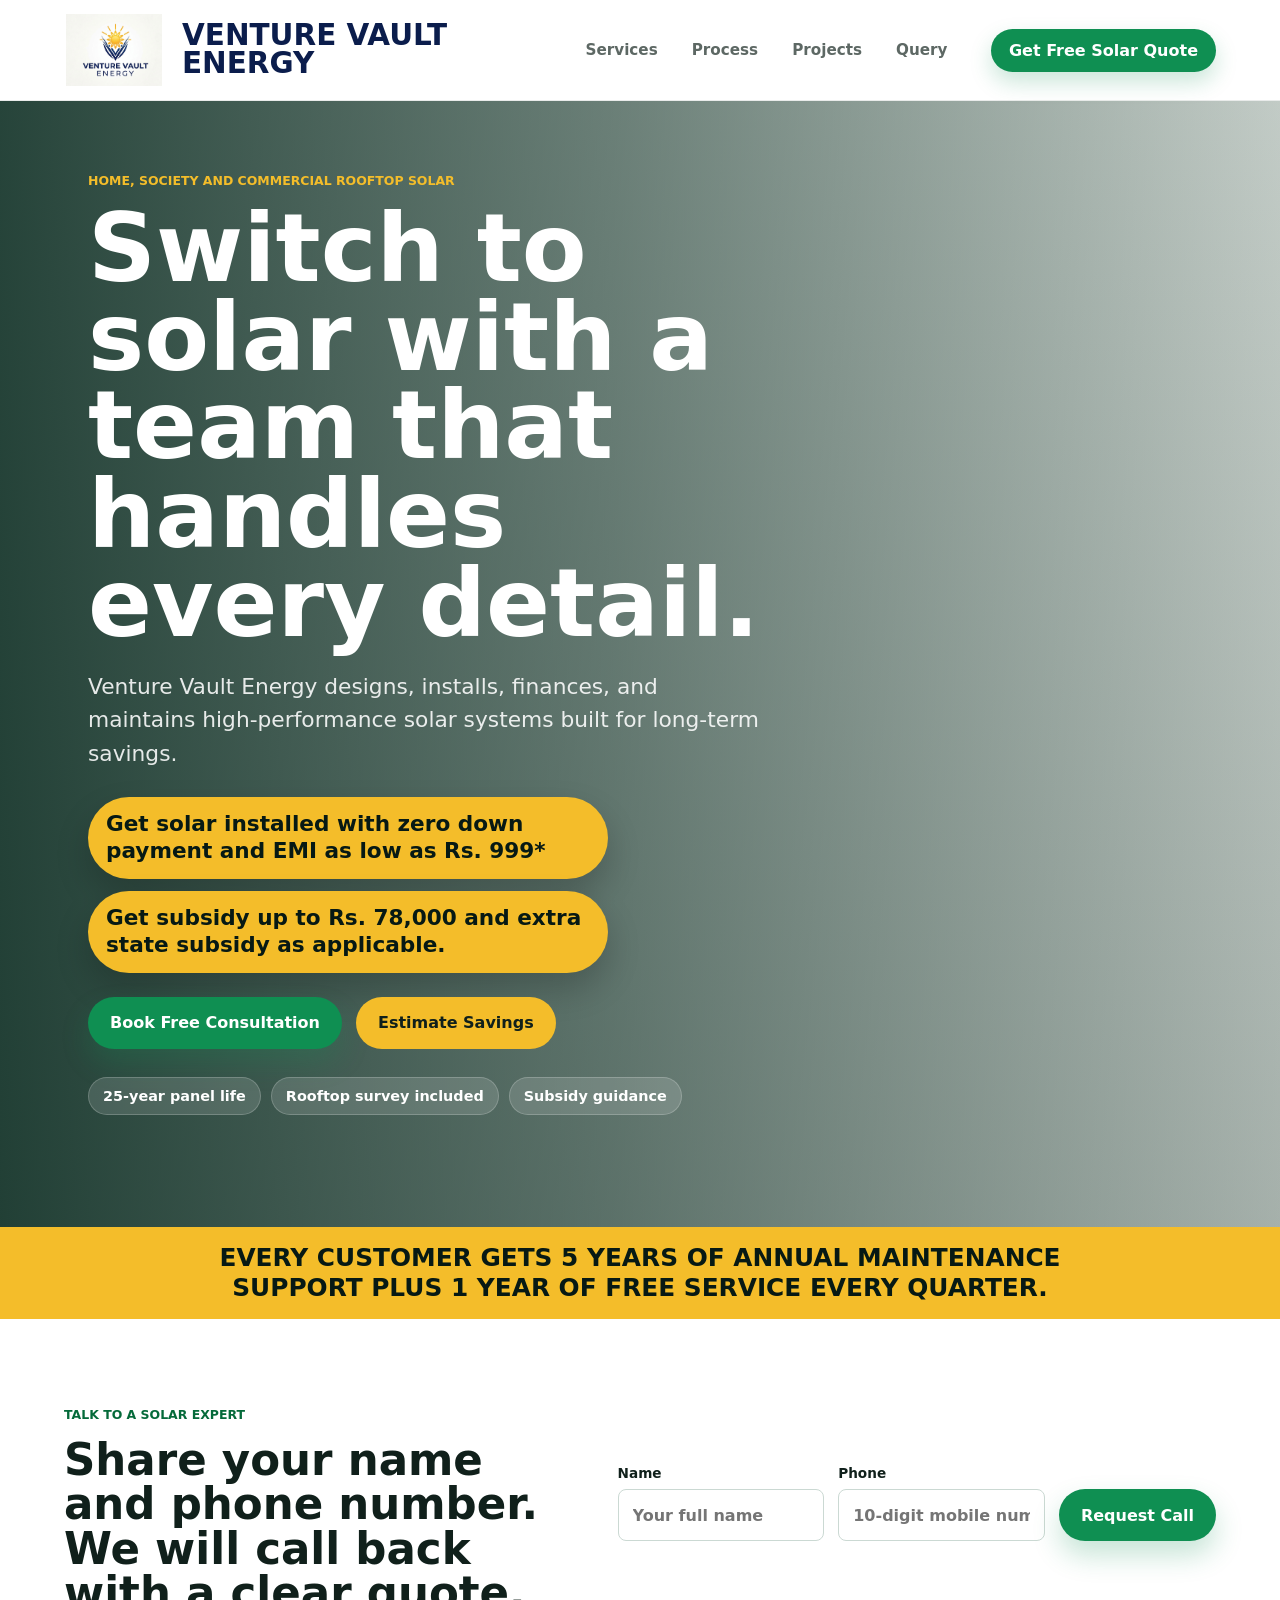
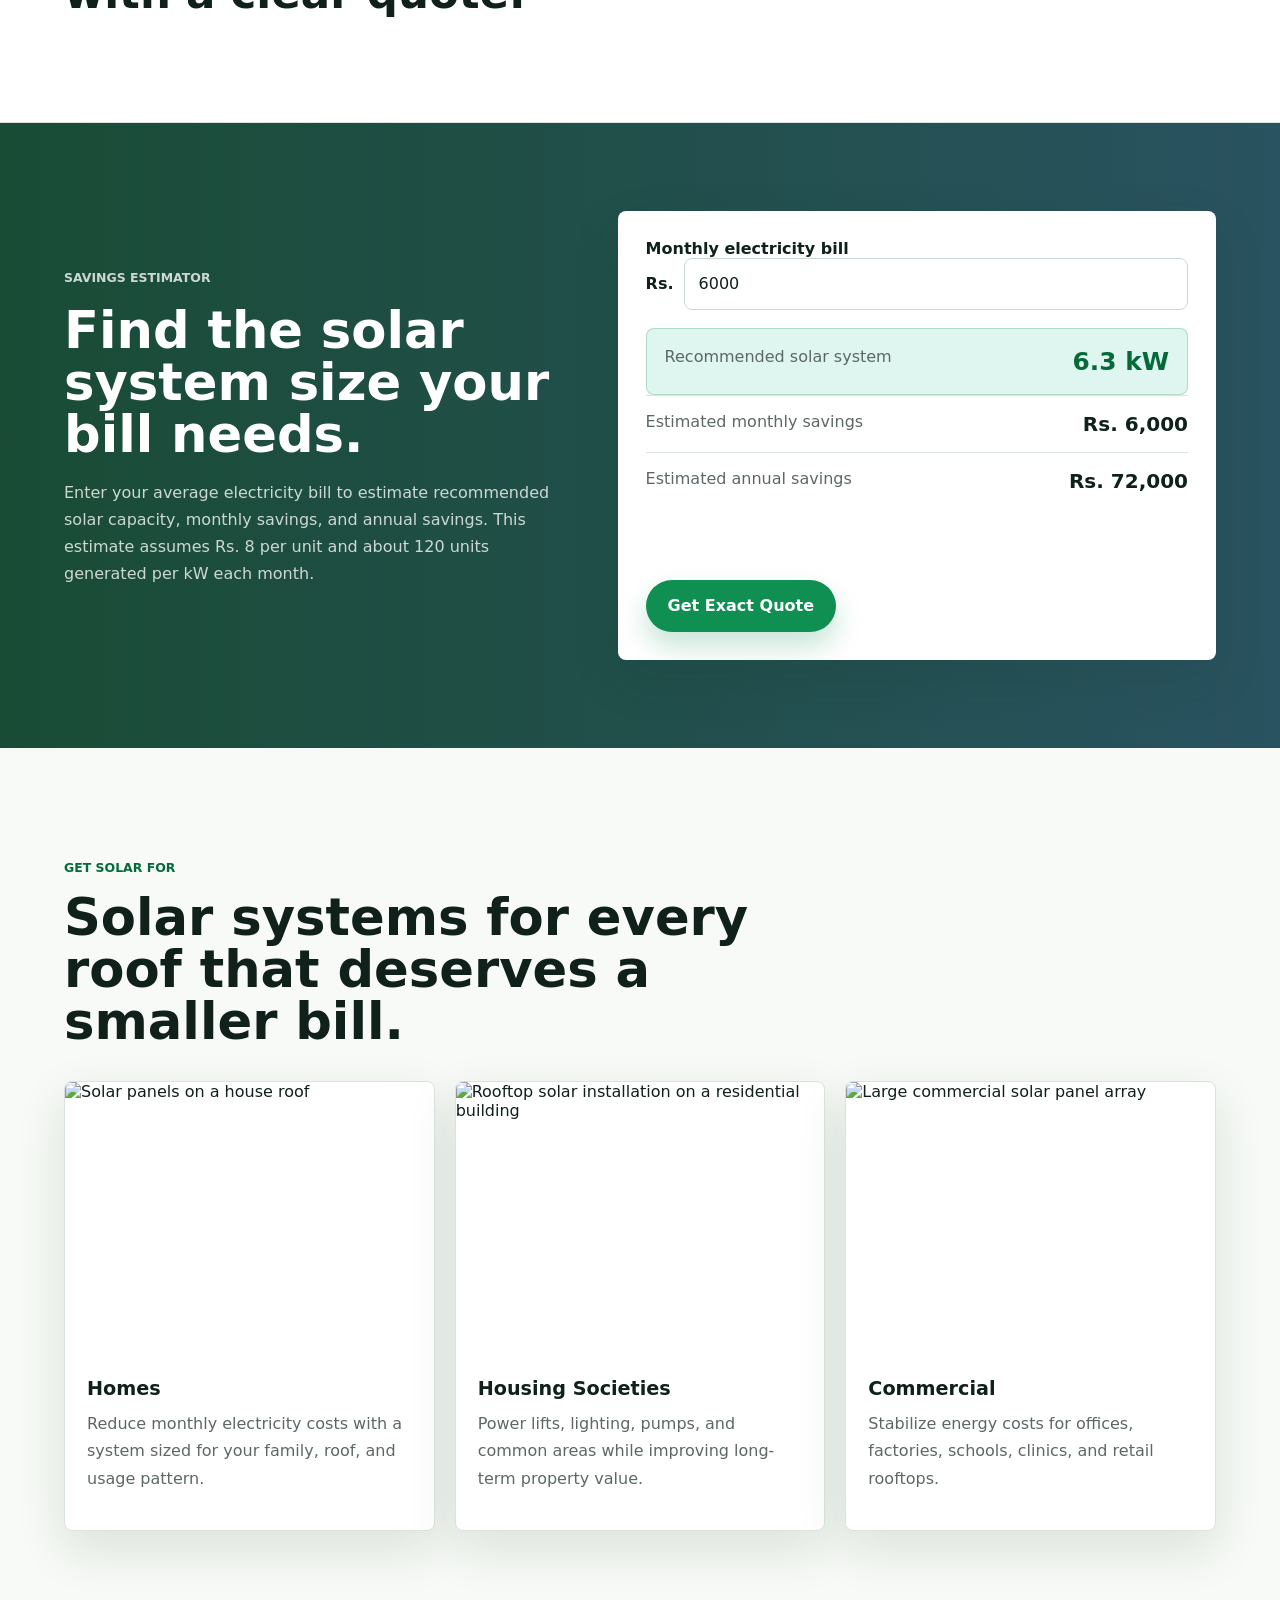
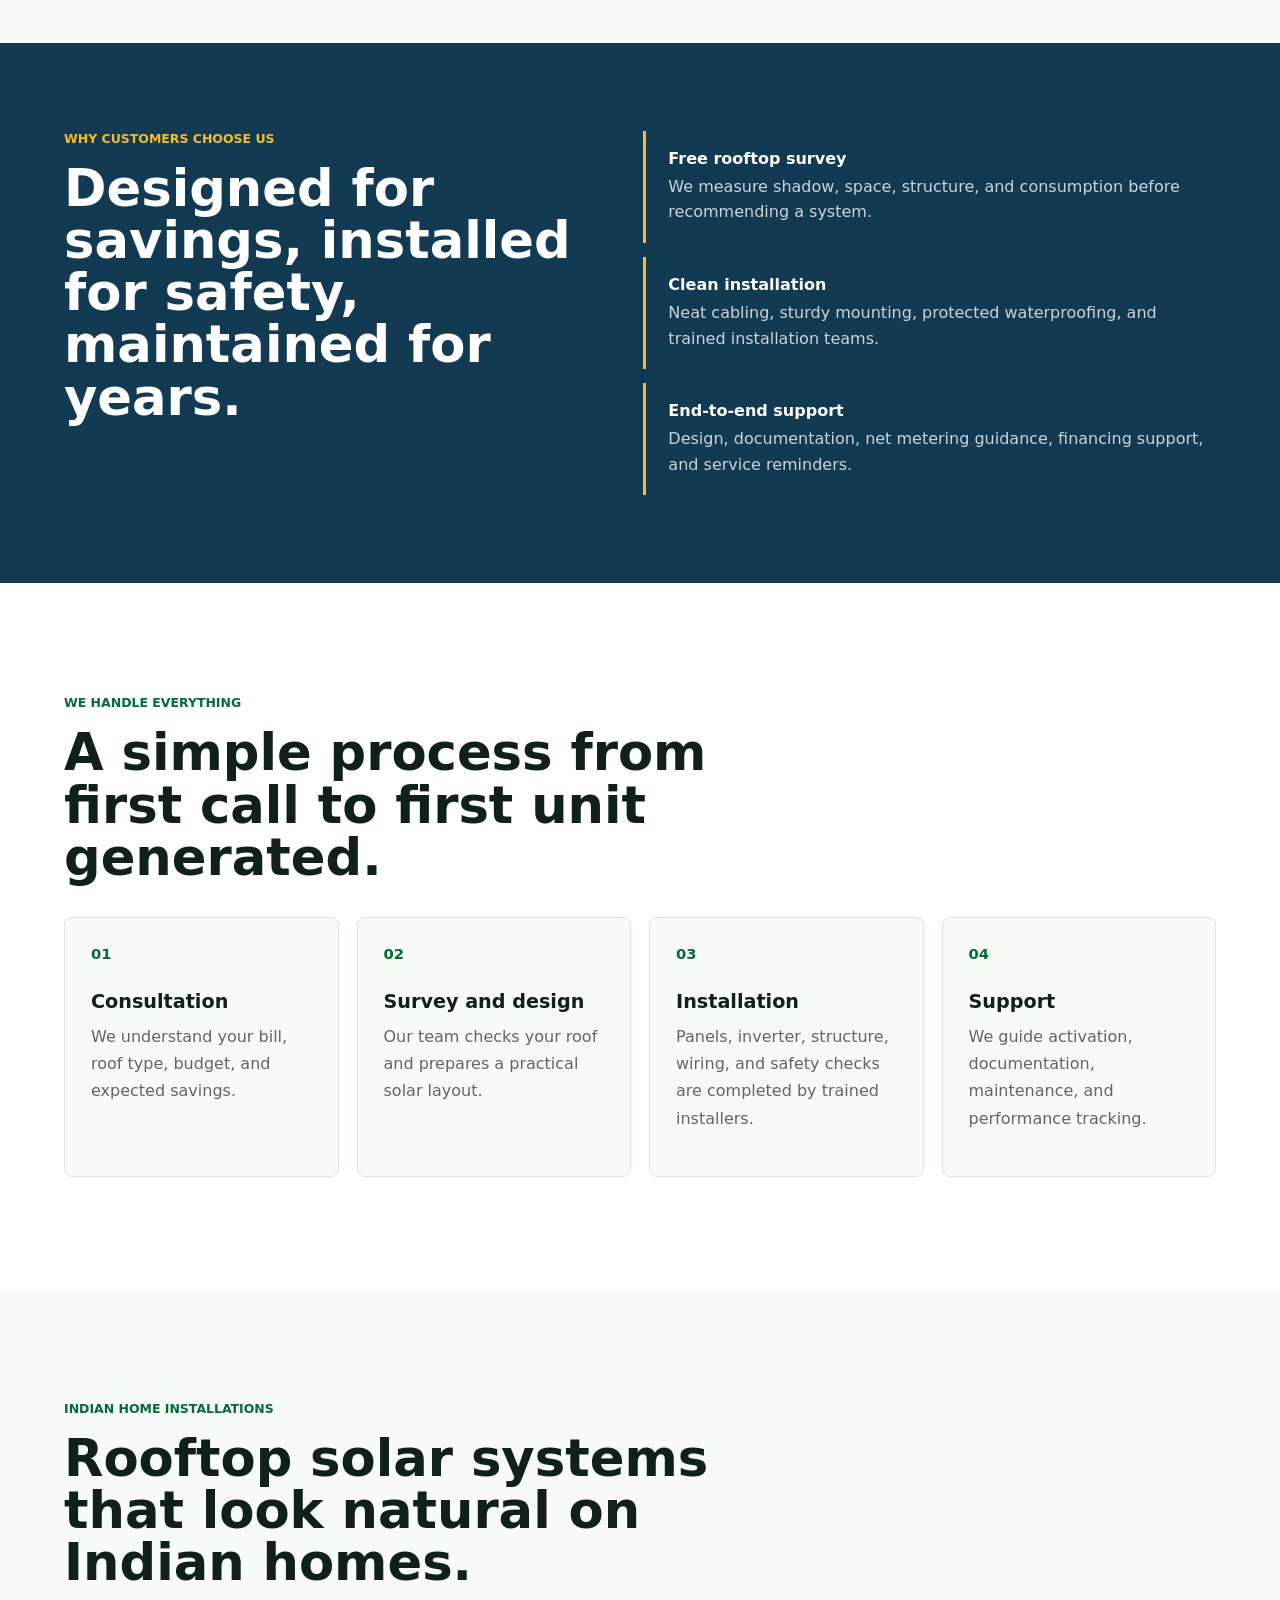
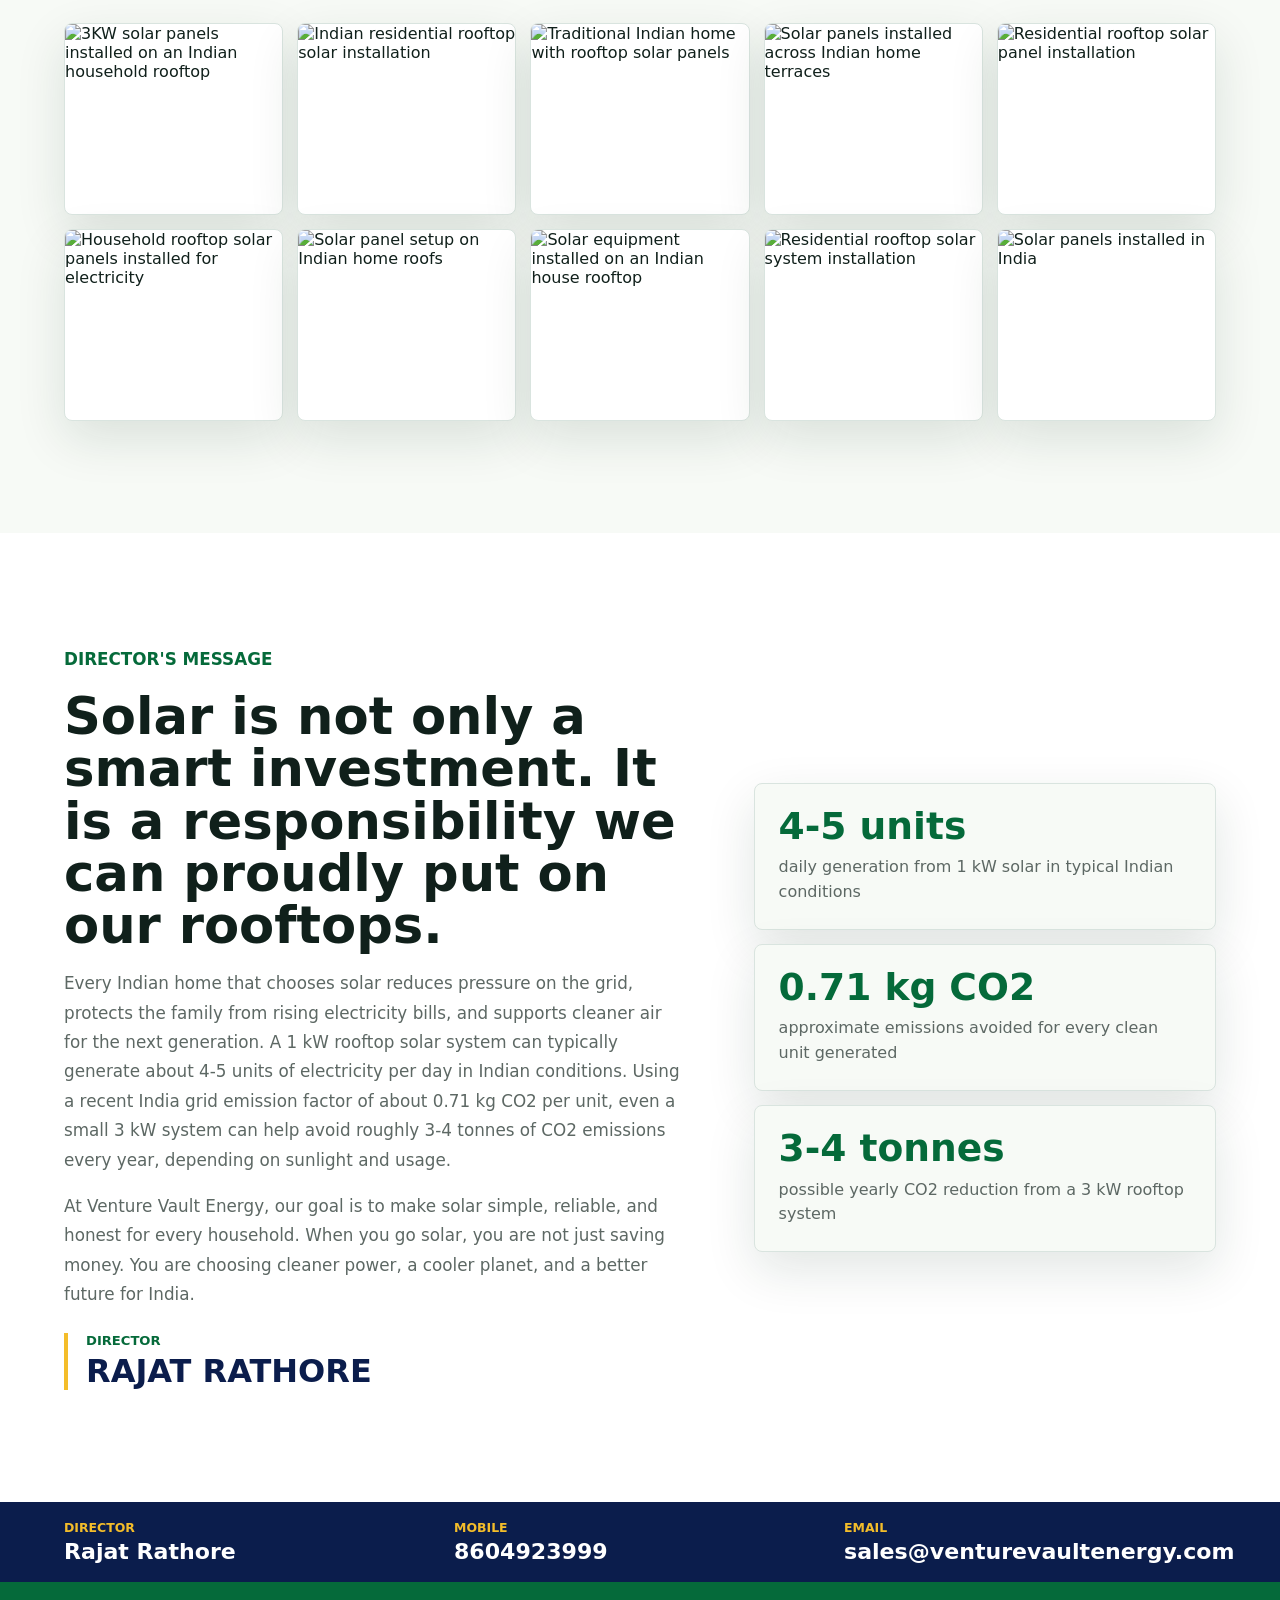
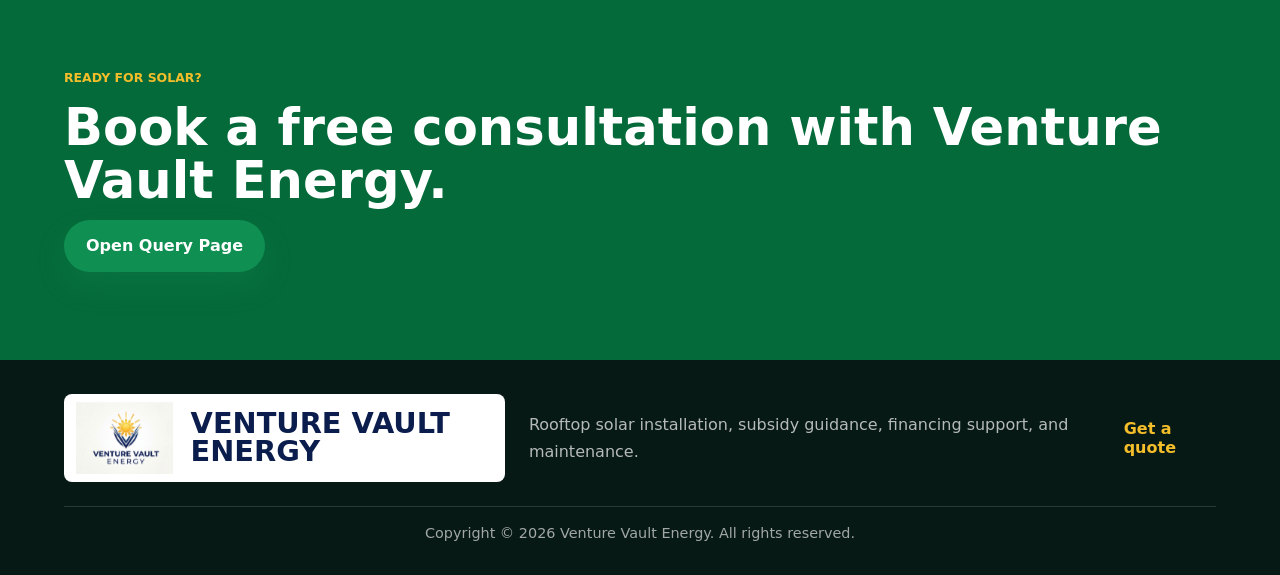
==== index.html @ 75ace48b "Add files via upload" ====
<!doctype html>
<html lang="en">
  <head>
    <meta charset="utf-8">
    <meta name="viewport" content="width=device-width, initial-scale=1">
    <title>Venture Vault Energy | Rooftop Solar Installation</title>
    <meta name="description" content="Venture Vault Energy designs, installs, and maintains reliable rooftop solar systems for homes, societies, and businesses.">
    <link rel="stylesheet" href="styles.css">
  </head>
  <body>
    <header class="site-header">
      <a class="brand" href="index.html" aria-label="Venture Vault Energy home">
        <img class="brand-logo" src="logo.jpg" alt="Venture Vault Energy logo" onerror="this.classList.add('is-hidden')">
        <span class="brand-fallback">Venture Vault Energy</span>
      </a>
      <nav class="nav-links" aria-label="Primary navigation">
        <a href="#services">Services</a>
        <a href="#process">Process</a>
        <a href="#projects">Projects</a>
        <a href="query.html">Query</a>
      </nav>
      <a class="header-cta" href="query.html">Get Free Solar Quote</a>
    </header>

    <main>
      <section class="hero">
        <div class="hero-bg" role="img" aria-label="Solar panels installed on a modern rooftop"></div>
        <div class="hero-overlay"></div>
        <div class="hero-content">
          <p class="eyebrow">Home, society and commercial rooftop solar</p>
          <h1>Switch to solar with a team that handles every detail.</h1>
          <p class="hero-copy">Venture Vault Energy designs, installs, finances, and maintains high-performance solar systems built for long-term savings.</p>
          <div class="hero-offers" aria-label="Solar finance and subsidy offers">
            <p class="finance-offer">Get solar installed with zero down payment and EMI as low as Rs. 999*</p>
            <p class="finance-offer">Get subsidy up to Rs. 78,000 and extra state subsidy as applicable.</p>
          </div>
          <div class="hero-actions">
            <a class="button primary" href="query.html">Book Free Consultation</a>
            <a class="button secondary" href="#calculator">Estimate Savings</a>
          </div>
          <div class="hero-proof" aria-label="Company highlights">
            <span>25-year panel life</span>
            <span>Rooftop survey included</span>
            <span>Subsidy guidance</span>
          </div>
        </div>
      </section>

      <section class="support-highlight" aria-label="Maintenance and service support">
        <div class="section-inner support-highlight-inner">
          <strong>Every customer gets 5 years of Annual Maintenance support plus 1 year of free service every quarter.</strong>
        </div>
      </section>

      <section class="quick-form-band" aria-label="Quick enquiry form">
        <div class="section-inner quick-form-grid">
          <div>
            <p class="eyebrow dark">Talk to a solar expert</p>
            <h2>Share your name and phone number. We will call back with a clear quote.</h2>
          </div>
          <form class="mini-lead-form" data-lead-form>
            <label>
              <span>Name</span>
              <input name="name" autocomplete="name" placeholder="Your full name" required>
            </label>
            <label>
              <span>Phone</span>
              <input name="phone" autocomplete="tel" inputmode="tel" placeholder="10-digit mobile number" required>
            </label>
            <button class="button primary" type="submit">Request Call</button>
            <p class="form-status" data-form-status role="status" aria-live="polite"></p>
          </form>
        </div>
      </section>

      <section id="calculator" class="savings-band">
        <div class="section-inner savings-grid">
          <div>
            <p class="eyebrow">Savings estimator</p>
            <h2>Find the solar system size your bill needs.</h2>
            <p>Enter your average electricity bill to estimate recommended solar capacity, monthly savings, and annual savings. This estimate assumes Rs. 8 per unit and about 120 units generated per kW each month.</p>
          </div>
          <div class="estimator">
            <label for="bill">Monthly electricity bill</label>
            <div class="input-row">
              <span>Rs.</span>
              <input id="bill" type="number" min="1000" step="500" value="6000" data-bill-input>
            </div>
            <div class="estimate-output highlight-output">
              <span>Recommended solar system</span>
              <strong data-system-size>6.3 kW</strong>
            </div>
            <div class="estimate-output">
              <span>Estimated monthly savings</span>
              <strong data-monthly-savings>Rs. 6,000</strong>
            </div>
            <div class="estimate-output">
              <span>Estimated annual savings</span>
              <strong data-yearly-savings>Rs. 72,000</strong>
            </div>
            <p class="calculator-note">Actual savings depend on roof area, shadow, sanctioned load, tariff, net metering, and local subsidy rules.</p>
            <a class="button primary" href="query.html">Get Exact Quote</a>
          </div>
        </div>
      </section>

      <section id="services" class="section">
        <div class="section-inner">
          <div class="section-heading">
            <p class="eyebrow dark">Get solar for</p>
            <h2>Solar systems for every roof that deserves a smaller bill.</h2>
          </div>
          <div class="service-grid">
            <article class="service-card">
              <img src="https://images.unsplash.com/photo-1509391366360-2e959784a276?auto=format&fit=crop&w=900&q=80" alt="Solar panels on a house roof">
              <div>
                <h3>Homes</h3>
                <p>Reduce monthly electricity costs with a system sized for your family, roof, and usage pattern.</p>
              </div>
            </article>
            <article class="service-card">
              <img src="https://images.unsplash.com/photo-1497440001374-f26997328c1b?auto=format&fit=crop&w=900&q=80" alt="Rooftop solar installation on a residential building">
              <div>
                <h3>Housing Societies</h3>
                <p>Power lifts, lighting, pumps, and common areas while improving long-term property value.</p>
              </div>
            </article>
            <article class="service-card">
              <img src="https://images.unsplash.com/photo-1497435334941-8c899ee9e8e9?auto=format&fit=crop&w=900&q=80" alt="Large commercial solar panel array">
              <div>
                <h3>Commercial</h3>
                <p>Stabilize energy costs for offices, factories, schools, clinics, and retail rooftops.</p>
              </div>
            </article>
          </div>
        </div>
      </section>

      <section class="trust-band">
        <div class="section-inner trust-layout">
          <div>
            <p class="eyebrow">Why customers choose us</p>
            <h2>Designed for savings, installed for safety, maintained for years.</h2>
          </div>
          <div class="trust-points">
            <div>
              <strong>Free rooftop survey</strong>
              <span>We measure shadow, space, structure, and consumption before recommending a system.</span>
            </div>
            <div>
              <strong>Clean installation</strong>
              <span>Neat cabling, sturdy mounting, protected waterproofing, and trained installation teams.</span>
            </div>
            <div>
              <strong>End-to-end support</strong>
              <span>Design, documentation, net metering guidance, financing support, and service reminders.</span>
            </div>
          </div>
        </div>
      </section>

      <section id="process" class="section process-section">
        <div class="section-inner">
          <div class="section-heading">
            <p class="eyebrow dark">We handle everything</p>
            <h2>A simple process from first call to first unit generated.</h2>
          </div>
          <div class="process-grid">
            <article>
              <span>01</span>
              <h3>Consultation</h3>
              <p>We understand your bill, roof type, budget, and expected savings.</p>
            </article>
            <article>
              <span>02</span>
              <h3>Survey and design</h3>
              <p>Our team checks your roof and prepares a practical solar layout.</p>
            </article>
            <article>
              <span>03</span>
              <h3>Installation</h3>
              <p>Panels, inverter, structure, wiring, and safety checks are completed by trained installers.</p>
            </article>
            <article>
              <span>04</span>
              <h3>Support</h3>
              <p>We guide activation, documentation, maintenance, and performance tracking.</p>
            </article>
          </div>
        </div>
      </section>

      <section id="projects" class="section gallery-section">
        <div class="section-inner">
          <div class="section-heading">
            <p class="eyebrow dark">Indian home installations</p>
            <h2>Rooftop solar systems that look natural on Indian homes.</h2>
          </div>
          <div class="gallery-grid">
            <figure class="project-card">
              <img class="crop-left" src="https://commons.wikimedia.org/wiki/Special:Redirect/file/Rooftop_Solar_Panels_3KW.jpg?width=700" alt="3KW solar panels installed on an Indian household rooftop">
            </figure>
            <figure class="project-card">
              <img class="crop-center" src="https://commons.wikimedia.org/wiki/Special:Redirect/file/Rooftop_Solar_panels_on_homes_in_Mehsana,_Gujarat,_India_%2830891%29.jpg?width=700" alt="Indian residential rooftop solar installation">
            </figure>
            <figure class="project-card">
              <img class="crop-right" src="https://commons.wikimedia.org/wiki/Special:Redirect/file/Traditional_House_Solar_Zamtang_Zanskar_Jun24_A7CR_01119.jpg?width=700" alt="Traditional Indian home with rooftop solar panels">
            </figure>
            <figure class="project-card">
              <img class="crop-top" src="https://commons.wikimedia.org/wiki/Special:Redirect/file/Rooftop_Solar_panels_on_homes_in_Mehsana,_Gujarat,_India.jpg?width=700" alt="Solar panels installed across Indian home terraces">
            </figure>
            <figure class="project-card">
              <img class="crop-bottom" src="https://commons.wikimedia.org/wiki/Special:Redirect/file/Rooftop_solar.jpg?width=700" alt="Residential rooftop solar panel installation">
            </figure>
            <figure class="project-card">
              <img class="crop-right" src="https://commons.wikimedia.org/wiki/Special:Redirect/file/Rooftop-solar-Polaron-solar.jpg?width=700" alt="Household rooftop solar panels installed for electricity">
            </figure>
            <figure class="project-card">
              <img class="crop-left" src="https://commons.wikimedia.org/wiki/Special:Redirect/file/Rooftop_Solar_panels_on_homes_in_Mehsana,_Gujarat,_India_%2869514%29.jpg?width=700" alt="Solar panel setup on Indian home roofs">
            </figure>
            <figure class="project-card">
              <img class="crop-center" src="https://commons.wikimedia.org/wiki/Special:Redirect/file/Solar_water_heater_installed_on_rooftop.jpg?width=700" alt="Solar equipment installed on an Indian house rooftop">
            </figure>
            <figure class="project-card">
              <img class="crop-top" src="https://commons.wikimedia.org/wiki/Special:Redirect/file/Residential_Rooftop_Solar_System_%2832925635533%29.png?width=700" alt="Residential rooftop solar system installation">
            </figure>
            <figure class="project-card">
              <img class="crop-bottom" src="https://commons.wikimedia.org/wiki/Special:Redirect/file/Solar_panels_in_India.jpg?width=700" alt="Solar panels installed in India">
            </figure>
          </div>
        </div>
      </section>

      <section class="director-message" aria-label="Director message">
        <div class="section-inner director-message-inner">
          <div class="director-message-copy">
            <p class="eyebrow dark">Director's message</p>
            <h2>Solar is not only a smart investment. It is a responsibility we can proudly put on our rooftops.</h2>
            <p>Every Indian home that chooses solar reduces pressure on the grid, protects the family from rising electricity bills, and supports cleaner air for the next generation. A 1 kW rooftop solar system can typically generate about 4-5 units of electricity per day in Indian conditions. Using a recent India grid emission factor of about 0.71 kg CO2 per unit, even a small 3 kW system can help avoid roughly 3-4 tonnes of CO2 emissions every year, depending on sunlight and usage.</p>
            <p>At Venture Vault Energy, our goal is to make solar simple, reliable, and honest for every household. When you go solar, you are not just saving money. You are choosing cleaner power, a cooler planet, and a better future for India.</p>
            <div class="director-signature">
              <span>Director</span>
              <strong>Rajat Rathore</strong>
            </div>
          </div>
          <div class="director-stats" aria-label="Solar impact data">
            <div>
              <strong>4-5 units</strong>
              <span>daily generation from 1 kW solar in typical Indian conditions</span>
            </div>
            <div>
              <strong>0.71 kg CO2</strong>
              <span>approximate emissions avoided for every clean unit generated</span>
            </div>
            <div>
              <strong>3-4 tonnes</strong>
              <span>possible yearly CO2 reduction from a 3 kW rooftop system</span>
            </div>
          </div>
        </div>
      </section>

      <section class="contact-strip" aria-label="Venture Vault Energy contact details">
        <div class="section-inner contact-strip-inner">
          <div>
            <span>Director</span>
            <strong>Rajat Rathore</strong>
          </div>
          <div>
            <span>Mobile</span>
            <a href="tel:+918604923999">8604923999</a>
          </div>
          <div>
            <span>Email</span>
            <a href="mailto:sales@venturevaultenergy.com">sales@venturevaultenergy.com</a>
          </div>
        </div>
      </section>

      <section class="final-cta">
        <div class="section-inner final-cta-inner">
          <div>
            <p class="eyebrow">Ready for solar?</p>
            <h2>Book a free consultation with Venture Vault Energy.</h2>
          </div>
          <a class="button primary" href="query.html">Open Query Page</a>
        </div>
      </section>
    </main>

    <footer class="site-footer">
      <div class="footer-inner">
        <a class="brand footer-brand" href="index.html">
          <img class="brand-logo" src="logo.jpg" alt="Venture Vault Energy logo" onerror="this.classList.add('is-hidden')">
          <span class="brand-fallback">Venture Vault Energy</span>
        </a>
        <p>Rooftop solar installation, subsidy guidance, financing support, and maintenance.</p>
        <a href="query.html">Get a quote</a>
      </div>
      <div class="footer-legal">
        <p>Copyright © 2026 Venture Vault Energy. All rights reserved.</p>
      </div>
    </footer>

    <script src="script.js"></script>
  </body>
</html>
---- styles.css ----
:root {
  --ink: #10201b;
  --muted: #5d6864;
  --line: #d9e4df;
  --paper: #f7faf6;
  --white: #ffffff;
  --green: #0f8f52;
  --green-dark: #056a3a;
  --sun: #f4bd2a;
  --aqua: #dff5ef;
  --blue: #123a52;
  --shadow: 0 18px 50px rgba(13, 50, 37, 0.12);
  --radius: 8px;
}

* {
  box-sizing: border-box;
}

html {
  scroll-behavior: smooth;
}

body {
  margin: 0;
  color: var(--ink);
  background: var(--paper);
  font-family: Inter, ui-sans-serif, system-ui, -apple-system, BlinkMacSystemFont, "Segoe UI", sans-serif;
  overflow-x: hidden;
}

img {
  display: block;
  max-width: 100%;
}

a {
  color: inherit;
  text-decoration: none;
}

.site-header {
  position: sticky;
  top: 0;
  z-index: 20;
  display: flex;
  align-items: center;
  gap: 24px;
  min-height: 78px;
  padding: 14px clamp(18px, 5vw, 64px);
  background: rgba(255, 255, 255, 0.92);
  border-bottom: 1px solid rgba(16, 32, 27, 0.09);
  backdrop-filter: blur(18px);
}

.brand {
  display: flex;
  align-items: center;
  gap: 18px;
  min-width: max-content;
  font-weight: 900;
}

.brand-logo {
  width: 100px;
  height: 72px;
  object-fit: contain;
  border-radius: 0;
  mix-blend-mode: multiply;
}

.brand-logo.is-hidden {
  display: none;
}

.brand-fallback {
  max-width: 360px;
  color: #0b1d4c;
  font-size: clamp(1.55rem, 2.3vw, 2.35rem);
  line-height: 0.95;
  text-transform: uppercase;
}

.nav-links {
  display: flex;
  align-items: center;
  justify-content: center;
  gap: clamp(14px, 3vw, 34px);
  width: 100%;
  color: var(--muted);
  font-size: 0.95rem;
  font-weight: 650;
}

.nav-links a:hover {
  color: var(--green-dark);
}

.header-cta {
  min-width: max-content;
  padding: 12px 18px;
  color: var(--white);
  background: var(--green);
  border-radius: 999px;
  font-weight: 800;
  box-shadow: 0 10px 22px rgba(15, 143, 82, 0.22);
}

.hero {
  position: relative;
  min-height: calc(100vh - 78px);
  overflow: hidden;
  isolation: isolate;
}

.hero-bg {
  position: absolute;
  inset: 0;
  z-index: -2;
  background-image: url("https://images.unsplash.com/photo-1509391366360-2e959784a276?auto=format&fit=crop&w=1800&q=85");
  background-position: center;
  background-size: cover;
}

.hero-overlay {
  position: absolute;
  inset: 0;
  z-index: -1;
  background:
    linear-gradient(90deg, rgba(6, 40, 29, 0.86), rgba(6, 40, 29, 0.56) 48%, rgba(6, 40, 29, 0.18)),
    linear-gradient(0deg, rgba(16, 32, 27, 0.2), rgba(16, 32, 27, 0.05));
}

.hero-content {
  display: flex;
  flex-direction: column;
  justify-content: center;
  min-height: calc(100vh - 78px);
  max-width: 850px;
  padding: 72px clamp(20px, 7vw, 88px) 112px;
  color: var(--white);
}

.eyebrow {
  margin: 0 0 16px;
  color: var(--sun);
  font-size: 0.78rem;
  font-weight: 850;
  letter-spacing: 0;
  text-transform: uppercase;
}

.eyebrow.dark {
  color: var(--green-dark);
}

h1,
h2,
h3,
p {
  margin-top: 0;
}

h1 {
  max-width: 780px;
  margin-bottom: 22px;
  font-size: clamp(3rem, 8vw, 5.9rem);
  line-height: 0.94;
  letter-spacing: 0;
}

h2 {
  margin-bottom: 18px;
  font-size: clamp(2rem, 4vw, 3.5rem);
  line-height: 1.02;
  letter-spacing: 0;
}

h3 {
  margin-bottom: 10px;
  font-size: 1.2rem;
}

.hero-copy {
  max-width: 680px;
  color: rgba(255, 255, 255, 0.88);
  font-size: clamp(1.1rem, 2vw, 1.36rem);
  line-height: 1.55;
}

.hero-offers {
  display: flex;
  flex-wrap: wrap;
  gap: 12px;
  margin: 4px 0 24px;
}

.finance-offer {
  display: inline-flex;
  width: fit-content;
  max-width: min(100%, 520px);
  margin: 0;
  padding: 14px 18px;
  color: #071914;
  background: var(--sun);
  border-radius: 999px;
  font-size: clamp(1rem, 1.8vw, 1.35rem);
  font-weight: 900;
  line-height: 1.25;
  box-shadow: 0 16px 34px rgba(0, 0, 0, 0.2);
}

.hero-actions,
.final-cta-inner {
  display: flex;
  flex-wrap: wrap;
  gap: 14px;
  align-items: center;
}

.button {
  display: inline-flex;
  align-items: center;
  justify-content: center;
  min-height: 52px;
  padding: 15px 22px;
  border: 0;
  border-radius: 999px;
  font: inherit;
  font-weight: 850;
  cursor: pointer;
  transition: transform 0.2s ease, box-shadow 0.2s ease, background 0.2s ease;
}

.button:hover {
  transform: translateY(-1px);
}

.button.primary {
  color: var(--white);
  background: var(--green);
  box-shadow: 0 14px 28px rgba(15, 143, 82, 0.24);
}

.button.primary:hover {
  background: var(--green-dark);
}

.button.secondary {
  color: var(--ink);
  background: var(--sun);
}

.button.full {
  width: 100%;
}

.hero-proof {
  display: flex;
  flex-wrap: wrap;
  gap: 10px;
  margin-top: 28px;
}

.hero-proof span {
  padding: 10px 14px;
  color: var(--white);
  background: rgba(255, 255, 255, 0.14);
  border: 1px solid rgba(255, 255, 255, 0.2);
  border-radius: 999px;
  font-size: 0.9rem;
  font-weight: 750;
}

.section,
.query-section {
  padding: clamp(64px, 9vw, 112px) clamp(18px, 5vw, 64px);
  background: var(--paper);
}

.section-inner {
  max-width: 1180px;
  margin: 0 auto;
}

.section-heading {
  max-width: 760px;
  margin-bottom: 34px;
}

.quick-form-band,
.trust-band,
.savings-band,
.final-cta,
.query-hero {
  padding: clamp(48px, 8vw, 88px) clamp(18px, 5vw, 64px);
}

.quick-form-band {
  background: var(--white);
  border-bottom: 1px solid var(--line);
}

.contact-strip {
  padding: 18px clamp(18px, 5vw, 64px);
  color: var(--white);
  background: #0b1d4c;
}

.contact-strip-inner {
  display: grid;
  grid-template-columns: repeat(3, minmax(0, 1fr));
  gap: 18px;
  align-items: center;
}

.contact-strip span,
.contact-strip strong,
.contact-strip a {
  display: block;
}

.contact-strip span {
  margin-bottom: 4px;
  color: var(--sun);
  font-size: 0.78rem;
  font-weight: 900;
  text-transform: uppercase;
}

.contact-strip strong,
.contact-strip a {
  color: var(--white);
  font-size: clamp(1.05rem, 1.8vw, 1.38rem);
  font-weight: 900;
}

.quick-form-grid,
.savings-grid,
.query-hero-grid,
.query-layout {
  display: grid;
  grid-template-columns: minmax(0, 0.9fr) minmax(320px, 1.1fr);
  gap: clamp(28px, 5vw, 64px);
  align-items: center;
}

.quick-form-grid h2 {
  max-width: 540px;
  font-size: clamp(1.8rem, 3.4vw, 3rem);
}

.mini-lead-form {
  display: grid;
  grid-template-columns: 1fr 1fr auto;
  gap: 14px;
  align-items: end;
}

label {
  display: grid;
  gap: 8px;
  color: var(--ink);
  font-weight: 800;
}

label span {
  font-size: 0.85rem;
}

input,
select,
textarea {
  width: 100%;
  min-height: 52px;
  padding: 13px 14px;
  color: var(--ink);
  background: var(--white);
  border: 1px solid #cbd9d3;
  border-radius: var(--radius);
  font: inherit;
  outline: none;
}

textarea {
  resize: vertical;
}

input:focus,
select:focus,
textarea:focus {
  border-color: var(--green);
  box-shadow: 0 0 0 4px rgba(15, 143, 82, 0.12);
}

.form-status {
  grid-column: 1 / -1;
  min-height: 20px;
  margin: 0;
  color: var(--green-dark);
  font-size: 0.92rem;
  font-weight: 750;
}

.service-grid {
  display: grid;
  grid-template-columns: repeat(3, 1fr);
  gap: 20px;
}

.service-card {
  overflow: hidden;
  background: var(--white);
  border: 1px solid var(--line);
  border-radius: var(--radius);
  box-shadow: var(--shadow);
}

.service-card img {
  width: 100%;
  aspect-ratio: 1.35 / 1;
  object-fit: cover;
}

.service-card div {
  padding: 22px;
}

.service-card p,
.process-grid p,
.lead-panel p,
.footer-inner p,
.savings-grid p,
.query-hero p {
  color: var(--muted);
  line-height: 1.7;
}

.trust-band,
.query-hero {
  color: var(--white);
  background: var(--blue);
}

.trust-layout {
  display: grid;
  grid-template-columns: minmax(0, 0.9fr) minmax(320px, 1fr);
  gap: clamp(28px, 5vw, 64px);
}

.trust-points {
  display: grid;
  gap: 14px;
}

.trust-points div {
  padding: 18px 0 18px 22px;
  border-left: 3px solid var(--sun);
}

.trust-points strong,
.trust-points span {
  display: block;
}

.trust-points span {
  margin-top: 6px;
  color: rgba(255, 255, 255, 0.78);
  line-height: 1.6;
}

.support-highlight {
  padding: 16px clamp(18px, 5vw, 64px);
  background: var(--sun);
  color: #071914;
}

.support-highlight-inner {
  display: flex;
  align-items: center;
  justify-content: center;
  min-height: 52px;
  text-align: center;
}

.support-highlight strong {
  max-width: 860px;
  font-size: clamp(1rem, 2vw, 1.55rem);
  line-height: 1.22;
  text-transform: uppercase;
}

.process-section {
  background: var(--white);
}

.process-grid {
  display: grid;
  grid-template-columns: repeat(4, 1fr);
  gap: 18px;
}

.process-grid article {
  min-height: 260px;
  padding: 26px;
  background: var(--paper);
  border: 1px solid var(--line);
  border-radius: var(--radius);
}

.process-grid span {
  display: inline-flex;
  margin-bottom: 28px;
  color: var(--green-dark);
  font-size: 0.92rem;
  font-weight: 900;
}

.savings-band {
  color: var(--white);
  background:
    linear-gradient(90deg, rgba(6, 61, 37, 0.92), rgba(8, 55, 72, 0.86)),
    url("https://images.unsplash.com/photo-1558449028-b53a39d100fc?auto=format&fit=crop&w=1600&q=80") center / cover;
}

.savings-grid p {
  color: rgba(255, 255, 255, 0.78);
}

.estimator {
  padding: 28px;
  color: var(--ink);
  background: var(--white);
  border-radius: var(--radius);
  box-shadow: var(--shadow);
}

.input-row {
  display: grid;
  grid-template-columns: auto 1fr;
  gap: 10px;
  align-items: center;
  margin-bottom: 18px;
}

.input-row span {
  font-weight: 900;
}

.estimate-output {
  display: flex;
  justify-content: space-between;
  gap: 18px;
  padding: 16px 0;
  border-top: 1px solid var(--line);
}

.estimate-output.highlight-output {
  margin-top: 6px;
  padding: 18px;
  background: var(--aqua);
  border: 1px solid rgba(15, 143, 82, 0.24);
  border-radius: var(--radius);
}

.estimate-output span {
  color: var(--muted);
}

.estimate-output strong {
  font-size: 1.25rem;
}

.highlight-output strong {
  color: var(--green-dark);
  font-size: 1.55rem;
}

.calculator-note {
  margin: 4px 0 18px;
  color: var(--muted);
  font-size: 0.9rem;
  line-height: 1.55;
}

.gallery-section {
  background: var(--paper);
}

.gallery-grid {
  display: grid;
  grid-template-columns: repeat(5, 1fr);
  gap: 14px;
}

.project-card {
  position: relative;
  overflow: hidden;
  min-height: 190px;
  margin: 0;
  background: var(--white);
  border: 1px solid var(--line);
  border-radius: var(--radius);
  box-shadow: var(--shadow);
}

.project-card img {
  width: 100%;
  height: 190px;
  object-fit: cover;
  transition: transform 0.35s ease;
}

.project-card .crop-left {
  object-position: 25% center;
}

.project-card .crop-center {
  object-position: center center;
}

.project-card .crop-right {
  object-position: 75% center;
}

.project-card .crop-top {
  object-position: center 25%;
}

.project-card .crop-bottom {
  object-position: center 75%;
}

.project-card:hover img {
  transform: scale(1.06);
}

.director-message {
  padding: clamp(64px, 9vw, 112px) clamp(18px, 5vw, 64px);
  background: var(--white);
}

.director-message-inner {
  display: grid;
  grid-template-columns: minmax(0, 1.15fr) minmax(300px, 0.85fr);
  gap: clamp(28px, 5vw, 64px);
  align-items: center;
}

.director-message-copy h2 {
  max-width: 820px;
}

.director-message-copy p {
  color: var(--muted);
  font-size: 1.05rem;
  line-height: 1.75;
}

.director-signature {
  margin-top: 24px;
  padding-left: 18px;
  border-left: 4px solid var(--sun);
}

.director-signature span,
.director-signature strong {
  display: block;
}

.director-signature span {
  color: var(--green-dark);
  font-size: 0.82rem;
  font-weight: 900;
  text-transform: uppercase;
}

.director-signature strong {
  margin-top: 4px;
  color: #0b1d4c;
  font-size: clamp(1.45rem, 2.5vw, 2.2rem);
  text-transform: uppercase;
}

.director-stats {
  display: grid;
  gap: 14px;
}

.director-stats div {
  padding: 24px;
  background: var(--paper);
  border: 1px solid var(--line);
  border-radius: var(--radius);
  box-shadow: var(--shadow);
}

.director-stats strong,
.director-stats span {
  display: block;
}

.director-stats strong {
  color: var(--green-dark);
  font-size: clamp(1.55rem, 3vw, 2.35rem);
  line-height: 1;
}

.director-stats span {
  margin-top: 10px;
  color: var(--muted);
  line-height: 1.55;
}

.final-cta {
  color: var(--white);
  background: var(--green-dark);
}

.final-cta-inner {
  justify-content: space-between;
}

.final-cta h2 {
  margin-bottom: 0;
}

.site-footer {
  padding: 34px clamp(18px, 5vw, 64px);
  background: #071914;
  color: var(--white);
}

.footer-inner {
  display: flex;
  align-items: center;
  justify-content: space-between;
  gap: 24px;
  max-width: 1180px;
  margin: 0 auto;
}

.footer-inner p {
  margin: 0;
  color: rgba(255, 255, 255, 0.7);
}

.footer-inner a:last-child {
  color: var(--sun);
  font-weight: 850;
}

.footer-legal {
  max-width: 1180px;
  margin: 24px auto 0;
  padding-top: 18px;
  border-top: 1px solid rgba(255, 255, 255, 0.14);
  text-align: center;
}

.footer-legal p {
  margin: 0;
  color: rgba(255, 255, 255, 0.62);
  font-size: 0.9rem;
}

.footer-brand {
  min-width: 390px;
  padding: 8px 12px;
  background: var(--white);
  border-radius: 8px;
}

.footer-brand .brand-logo {
  width: 100px;
  height: 72px;
}

.footer-brand .brand-fallback {
  color: #0b1d4c;
  font-size: 1.8rem;
}

.query-hero {
  padding-top: clamp(56px, 8vw, 94px);
}

.query-hero h1 {
  font-size: clamp(2.7rem, 6vw, 5.2rem);
}

.query-hero img {
  width: 100%;
  aspect-ratio: 1.15 / 1;
  object-fit: cover;
  border-radius: var(--radius);
  box-shadow: 0 26px 54px rgba(0, 0, 0, 0.24);
}

.eco-promise {
  display: inline-flex;
  max-width: 680px;
  margin-top: 8px;
  padding: 16px 18px;
  color: #071914;
  background: var(--sun);
  border-radius: var(--radius);
  font-size: clamp(1.05rem, 2vw, 1.4rem);
  font-weight: 900;
  line-height: 1.35;
  box-shadow: 0 18px 42px rgba(0, 0, 0, 0.22);
}

.query-layout {
  align-items: start;
}

.lead-form,
.lead-panel {
  background: var(--white);
  border: 1px solid var(--line);
  border-radius: var(--radius);
  box-shadow: var(--shadow);
}

.lead-form {
  display: grid;
  gap: 18px;
  padding: clamp(22px, 4vw, 34px);
}

.form-heading h2 {
  margin-bottom: 0;
}

.lead-panel {
  display: grid;
  gap: 28px;
  padding: clamp(22px, 4vw, 34px);
}

.check-list {
  display: grid;
  gap: 12px;
  margin: 22px 0 0;
  padding: 0;
  list-style: none;
}

.check-list li {
  position: relative;
  padding-left: 26px;
  color: var(--muted);
  line-height: 1.55;
}

.check-list li::before {
  content: "";
  position: absolute;
  left: 0;
  top: 0.58em;
  width: 10px;
  height: 10px;
  background: var(--green);
  border-radius: 50%;
}

.saved-leads {
  padding-top: 24px;
  border-top: 1px solid var(--line);
}

.saved-leads-header {
  display: flex;
  align-items: center;
  justify-content: space-between;
  gap: 12px;
  margin-bottom: 14px;
}

.saved-leads-header h3 {
  margin: 0;
}

.text-button {
  padding: 0;
  color: var(--green-dark);
  background: transparent;
  border: 0;
  font: inherit;
  font-weight: 850;
  cursor: pointer;
}

.leads-list {
  display: grid;
  gap: 10px;
}

.lead-item {
  display: grid;
  gap: 3px;
  padding: 14px;
  background: var(--paper);
  border: 1px solid var(--line);
  border-radius: var(--radius);
}

.lead-item strong {
  font-size: 1rem;
}

.lead-item span {
  color: var(--muted);
  font-size: 0.92rem;
}

@media (max-width: 980px) {
  .site-header {
    flex-wrap: wrap;
  }

  .nav-links {
    order: 3;
    justify-content: flex-start;
    overflow-x: auto;
  }

  .header-cta {
    margin-left: auto;
  }

  .quick-form-grid,
  .savings-grid,
  .query-hero-grid,
  .query-layout,
  .trust-layout,
  .director-message-inner {
    grid-template-columns: 1fr;
  }

  .mini-lead-form,
  .service-grid,
  .process-grid,
  .contact-strip-inner {
    grid-template-columns: 1fr 1fr;
  }

  .gallery-grid {
    grid-template-columns: repeat(2, 1fr);
  }
}

@media (max-width: 680px) {
  .site-header {
    gap: 12px;
    min-height: auto;
  }

  .brand-logo {
    width: 78px;
    height: 56px;
  }

  .brand-fallback {
    max-width: 230px;
    font-size: 1.22rem;
  }

  .header-cta {
    width: 100%;
    text-align: center;
  }

  .hero,
  .hero-content {
    min-height: 760px;
  }

  .hero-content {
    padding-top: 58px;
    padding-bottom: 76px;
  }

  h1 {
    font-size: clamp(2.7rem, 16vw, 4.2rem);
  }

  .mini-lead-form,
  .service-grid,
  .process-grid,
  .contact-strip-inner,
  .gallery-grid {
    grid-template-columns: 1fr;
  }

  .quick-form-band,
  .trust-band,
  .savings-band,
  .final-cta,
  .query-hero,
  .section,
  .query-section {
    padding-left: 18px;
    padding-right: 18px;
  }

  .footer-inner,
  .final-cta-inner {
    align-items: flex-start;
    flex-direction: column;
  }

  .saved-leads-header {
    align-items: flex-start;
    flex-direction: column;
  }
}

.site-header {
  animation: slideDown 0.7s ease both;
}

.hero-bg {
  animation: slowZoom 18s ease-in-out infinite alternate;
}

.hero-content > *,
.query-hero-grid > *,
.query-layout > * {
  animation: fadeUp 0.82s ease both;
}

.hero-content > :nth-child(2) {
  animation-delay: 0.08s;
}

.hero-content > :nth-child(3) {
  animation-delay: 0.16s;
}

.hero-content > :nth-child(4) {
  animation-delay: 0.24s;
}

.hero-content > :nth-child(5),
.query-hero-grid > :nth-child(2),
.query-layout > :nth-child(2) {
  animation-delay: 0.32s;
}

.hero-content > :nth-child(6) {
  animation-delay: 0.4s;
}

.finance-offer {
  animation: gentleFloat 4.8s ease-in-out infinite;
}

.finance-offer:nth-child(2) {
  animation-delay: 0.7s;
}

.header-cta,
.button {
  position: relative;
  overflow: hidden;
}

.header-cta::after,
.button.primary::after {
  content: "";
  position: absolute;
  inset: 0;
  background: linear-gradient(110deg, transparent 0%, rgba(255, 255, 255, 0.28) 45%, transparent 70%);
  transform: translateX(-120%);
  animation: buttonShine 3.6s ease-in-out infinite;
}

.button:hover {
  transform: translateY(-3px);
}

.hero-proof span,
.service-card,
.process-grid article,
.gallery-grid img,
.estimator,
.lead-form,
.lead-panel {
  transition: transform 0.28s ease, box-shadow 0.28s ease, background 0.28s ease;
}

.hero-proof span:hover,
.service-card:hover,
.process-grid article:hover,
.gallery-grid img:hover,
.estimator:hover,
.lead-form:hover,
.lead-panel:hover {
  transform: translateY(-6px);
  box-shadow: 0 24px 70px rgba(13, 50, 37, 0.18);
}

.hero-proof span:hover {
  background: rgba(255, 255, 255, 0.22);
}

.support-highlight {
  position: relative;
  overflow: hidden;
}

.support-highlight::before {
  content: "";
  position: absolute;
  inset: 0;
  background: linear-gradient(110deg, transparent 10%, rgba(255, 255, 255, 0.38) 50%, transparent 90%);
  transform: translateX(-100%);
  animation: supportSweep 4s ease-in-out infinite;
}

.support-highlight-inner {
  position: relative;
  z-index: 1;
}

.query-hero {
  position: relative;
  overflow: hidden;
}

.query-hero::before {
  content: "";
  position: absolute;
  right: -120px;
  top: -120px;
  width: 360px;
  height: 360px;
  background: radial-gradient(circle, rgba(244, 189, 42, 0.38), transparent 66%);
  pointer-events: none;
  animation: pulseGlow 5s ease-in-out infinite;
}

.query-hero img {
  animation: imageFloat 5.8s ease-in-out infinite;
}

.estimate-output strong {
  transition: transform 0.2s ease, color 0.2s ease;
}

.estimate-output strong.is-updated {
  color: var(--green-dark);
  transform: scale(1.08);
}

.lead-item {
  animation: fadeUp 0.45s ease both;
}

.reveal-on-scroll {
  opacity: 0;
  transform: translateY(26px);
  transition: opacity 0.7s ease, transform 0.7s ease;
}

.reveal-on-scroll.is-visible {
  opacity: 1;
  transform: translateY(0);
}

@keyframes slideDown {
  from {
    opacity: 0;
    transform: translateY(-16px);
  }
  to {
    opacity: 1;
    transform: translateY(0);
  }
}

@keyframes fadeUp {
  from {
    opacity: 0;
    transform: translateY(22px);
  }
  to {
    opacity: 1;
    transform: translateY(0);
  }
}

@keyframes slowZoom {
  from {
    transform: scale(1);
  }
  to {
    transform: scale(1.08);
  }
}

@keyframes gentleFloat {
  0%,
  100% {
    transform: translateY(0);
  }
  50% {
    transform: translateY(-7px);
  }
}

@keyframes imageFloat {
  0%,
  100% {
    transform: translateY(0) rotate(0deg);
  }
  50% {
    transform: translateY(-10px) rotate(-0.6deg);
  }
}

@keyframes buttonShine {
  0%,
  45% {
    transform: translateX(-120%);
  }
  72%,
  100% {
    transform: translateX(120%);
  }
}

@keyframes supportSweep {
  0%,
  42% {
    transform: translateX(-100%);
  }
  72%,
  100% {
    transform: translateX(100%);
  }
}

@keyframes pulseGlow {
  0%,
  100% {
    opacity: 0.45;
    transform: scale(1);
  }
  50% {
    opacity: 0.75;
    transform: scale(1.12);
  }
}

@media (prefers-reduced-motion: reduce) {
  *,
  *::before,
  *::after {
    animation-duration: 0.01ms !important;
    animation-iteration-count: 1 !important;
    scroll-behavior: auto !important;
    transition-duration: 0.01ms !important;
  }

  .reveal-on-scroll {
    opacity: 1;
    transform: none;
  }
}
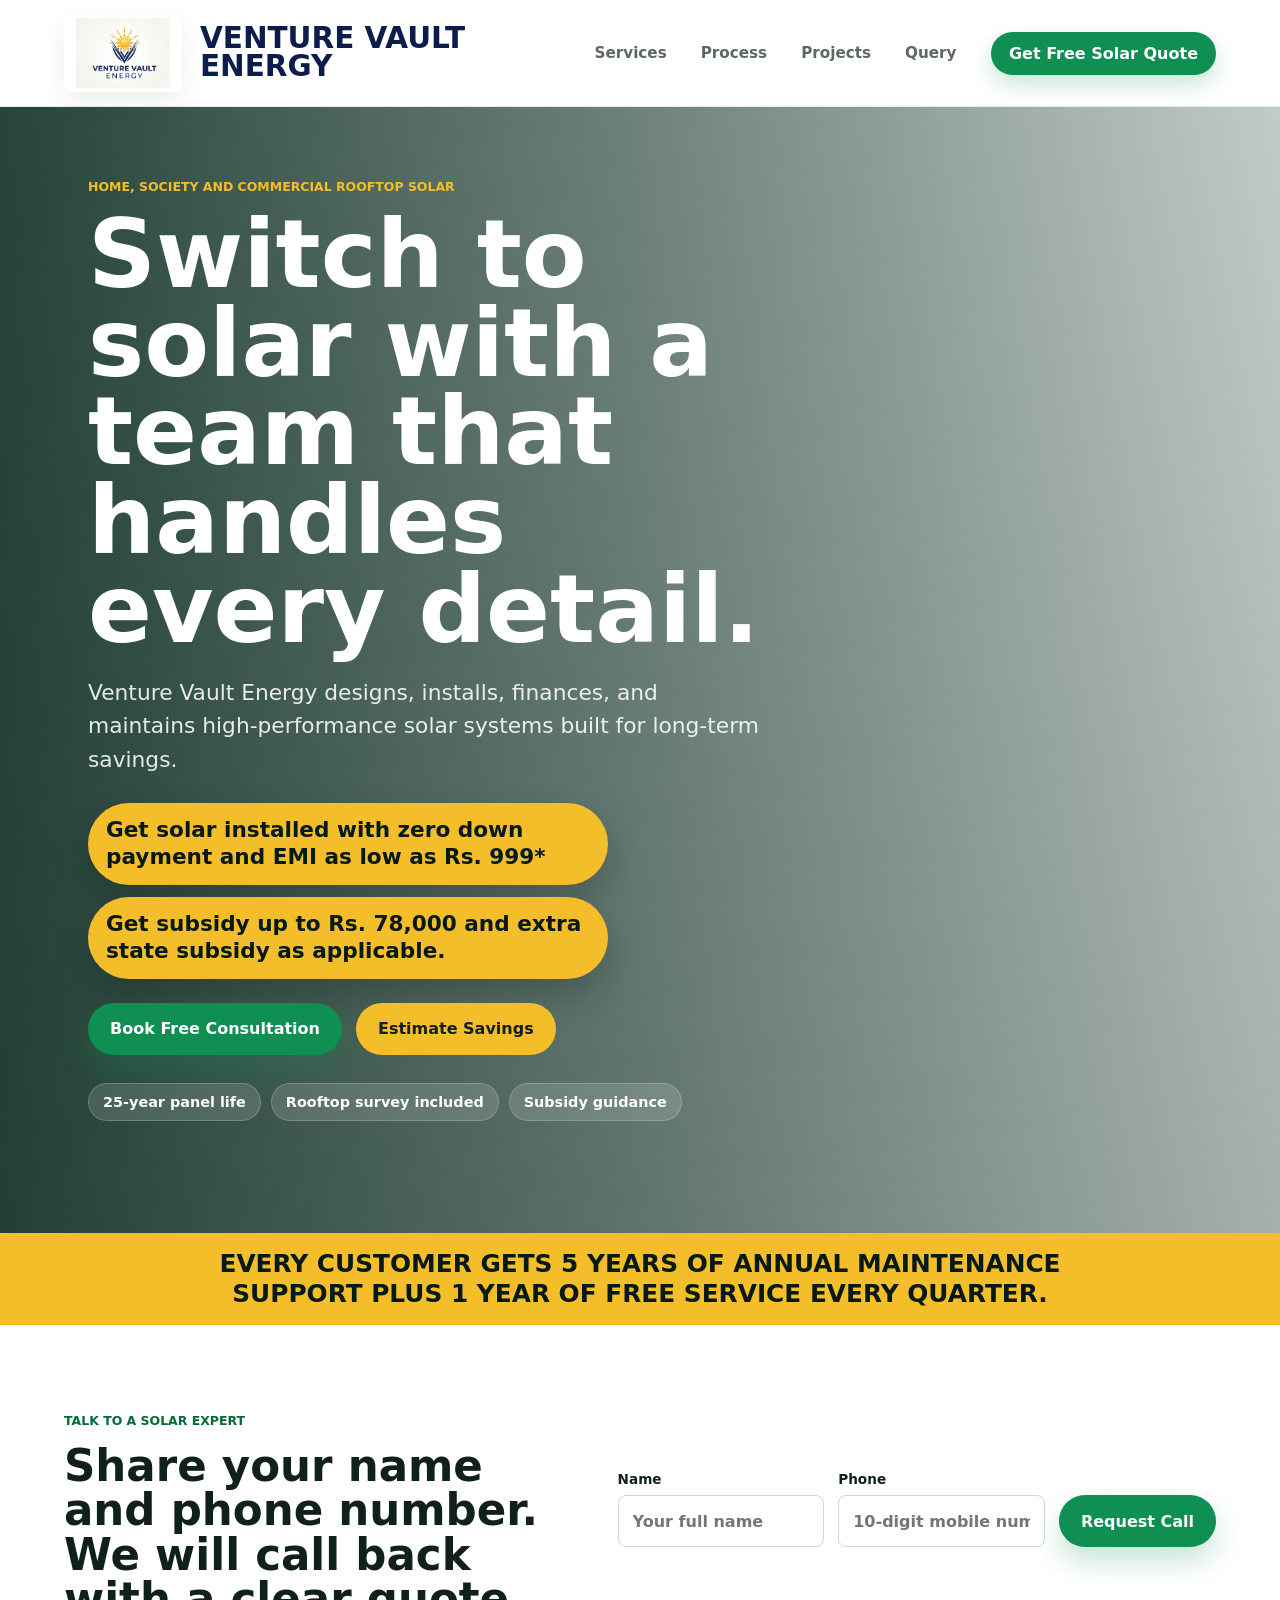
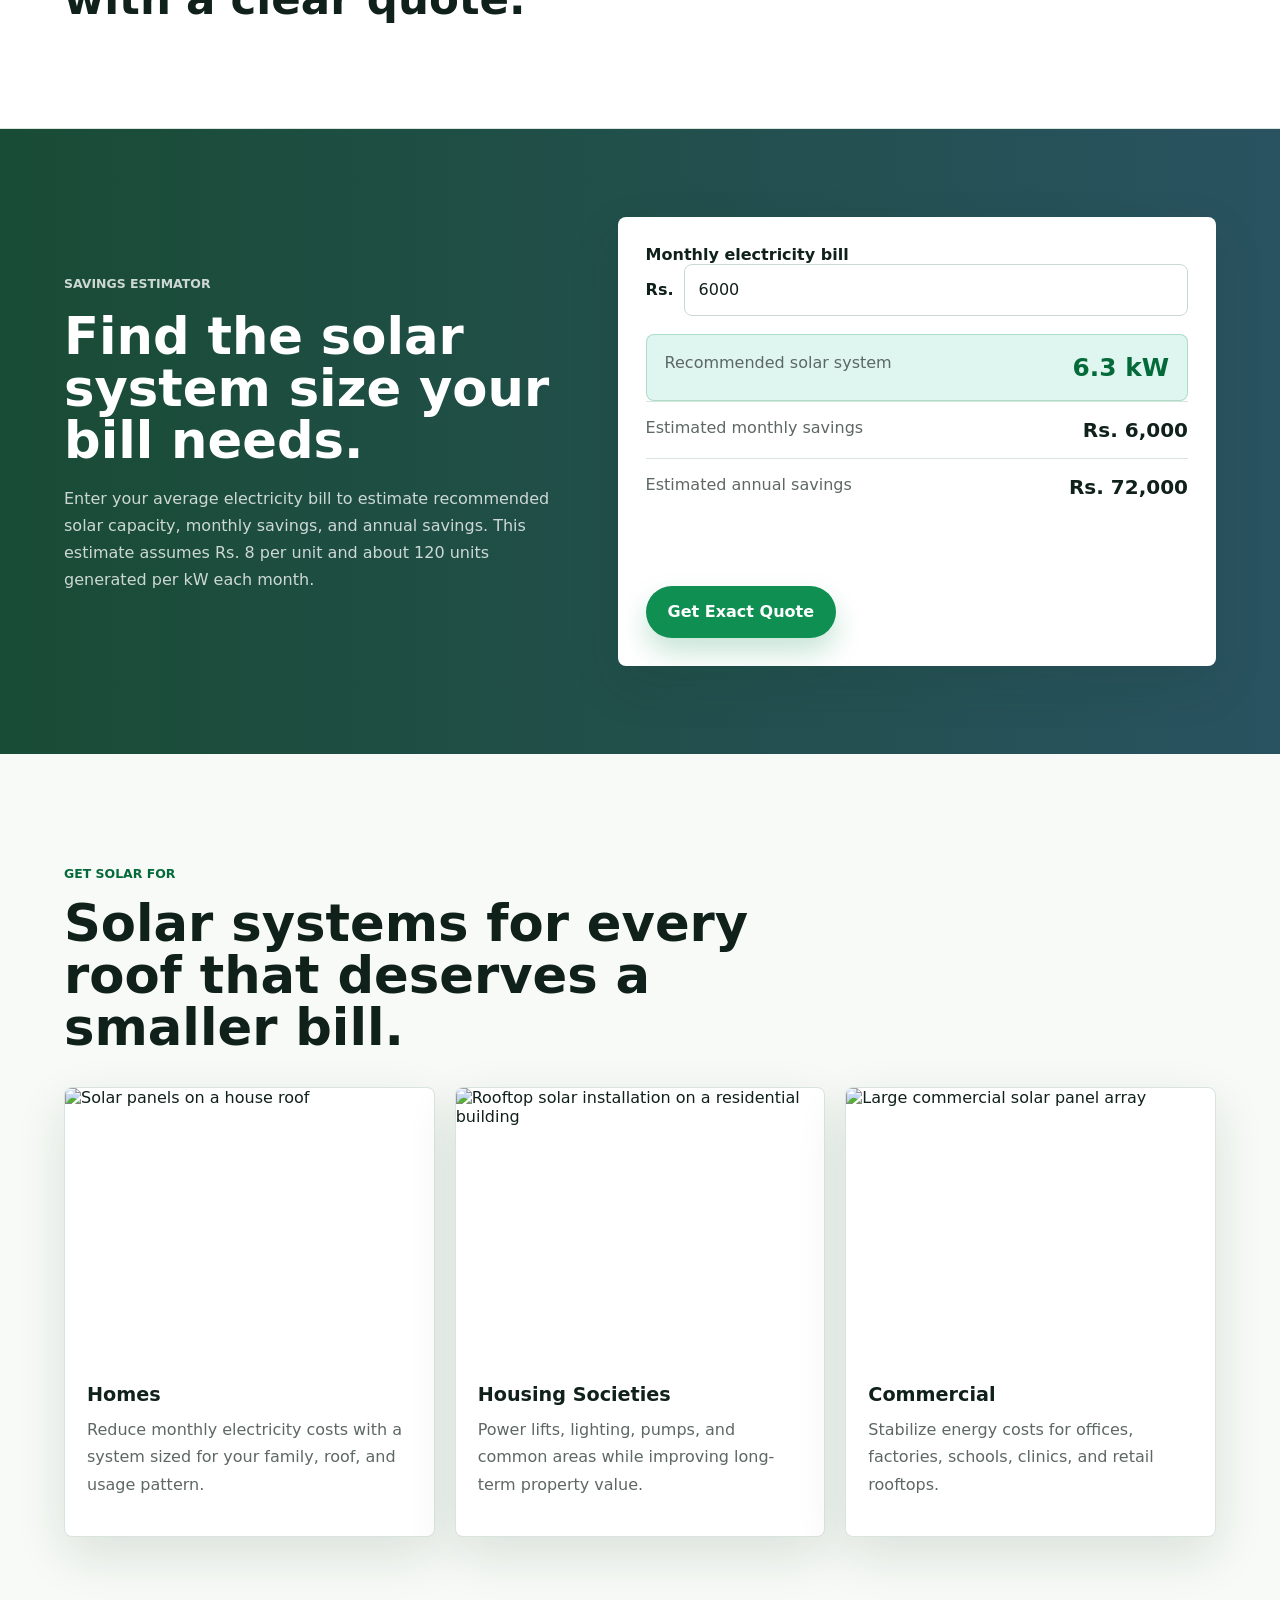
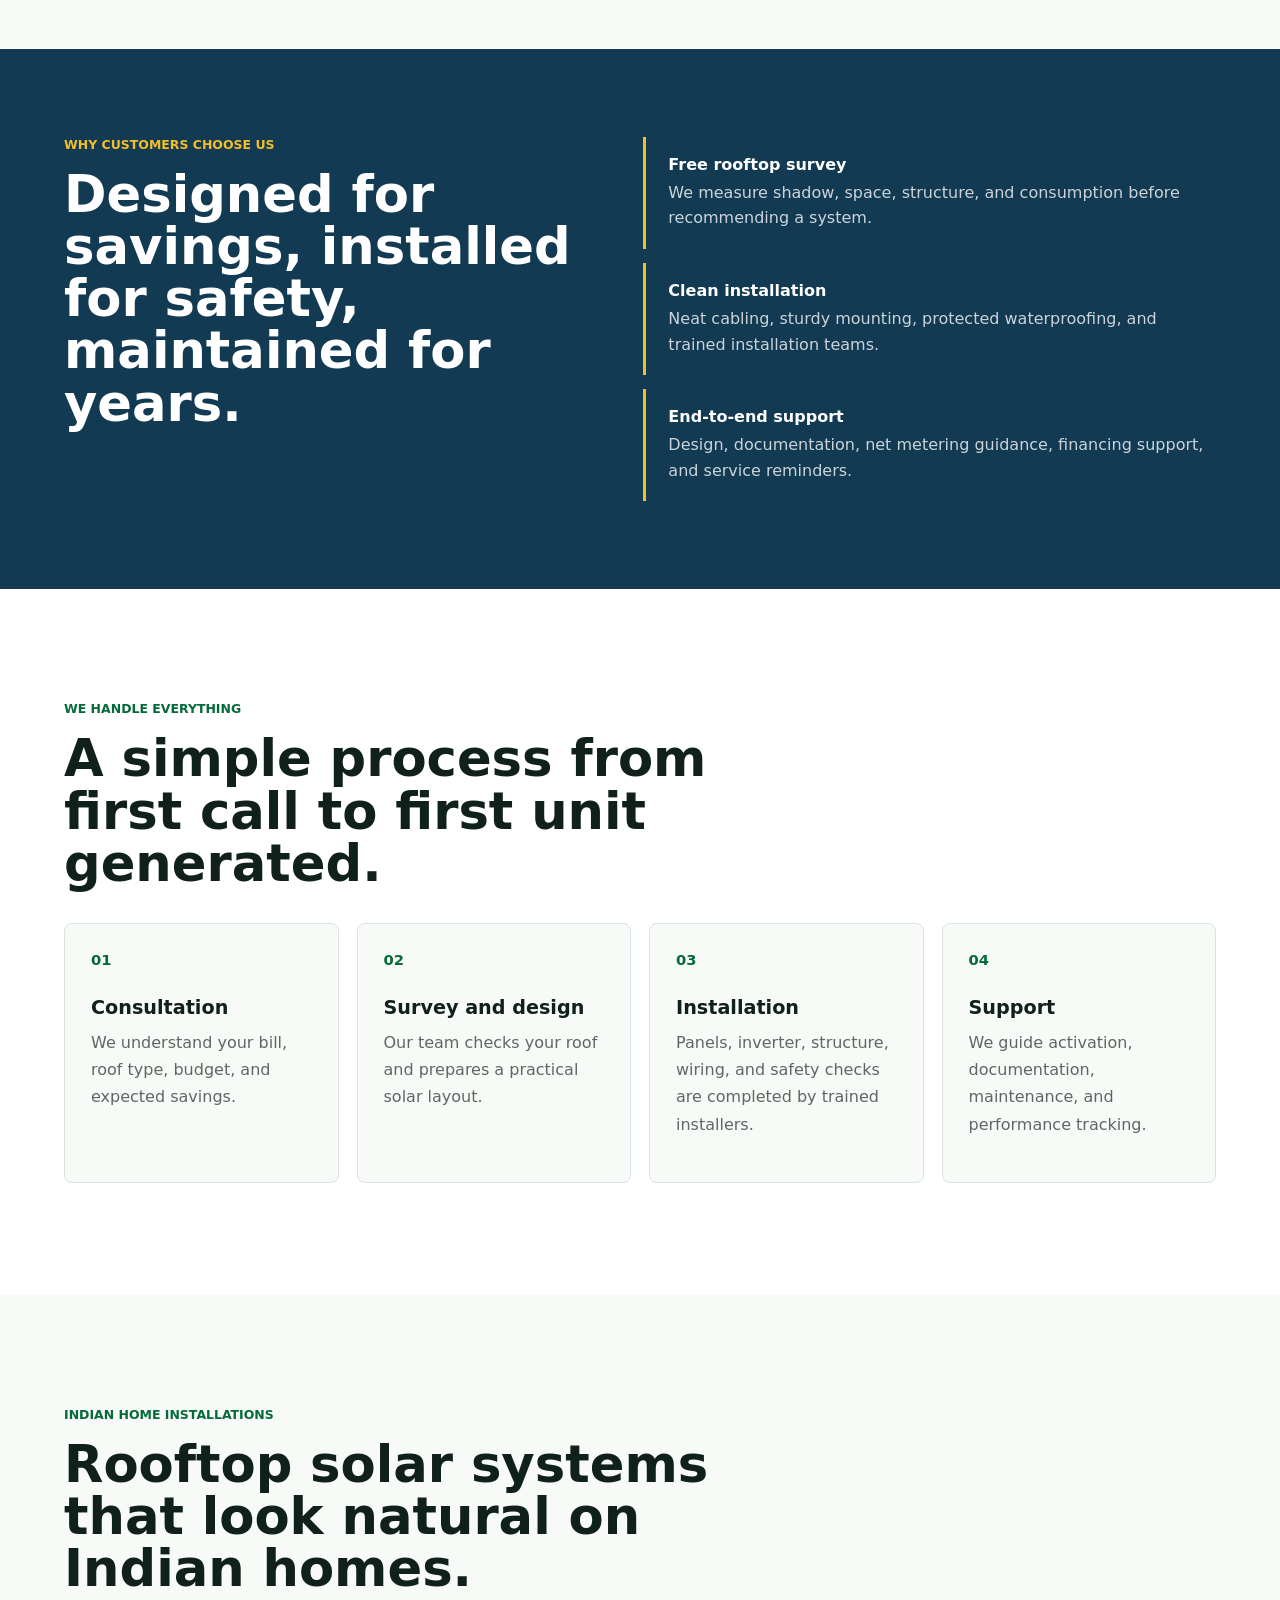
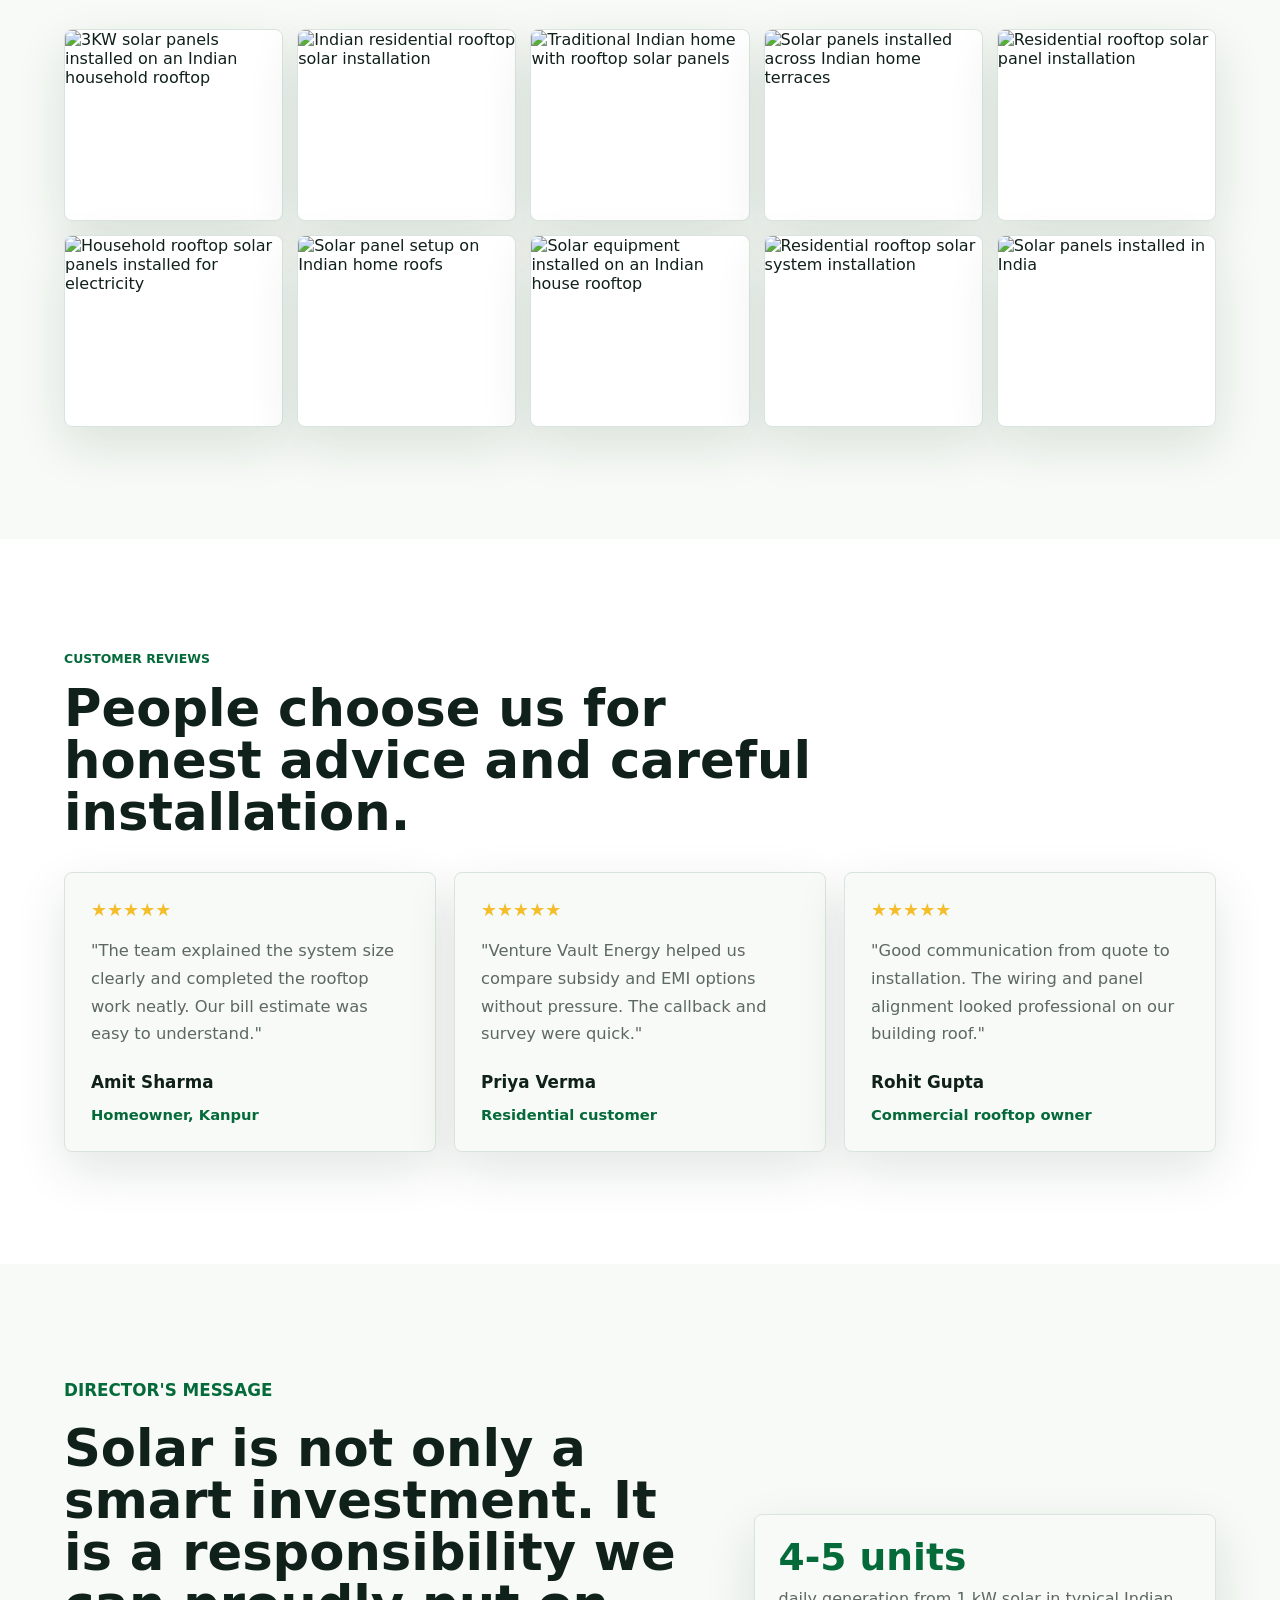
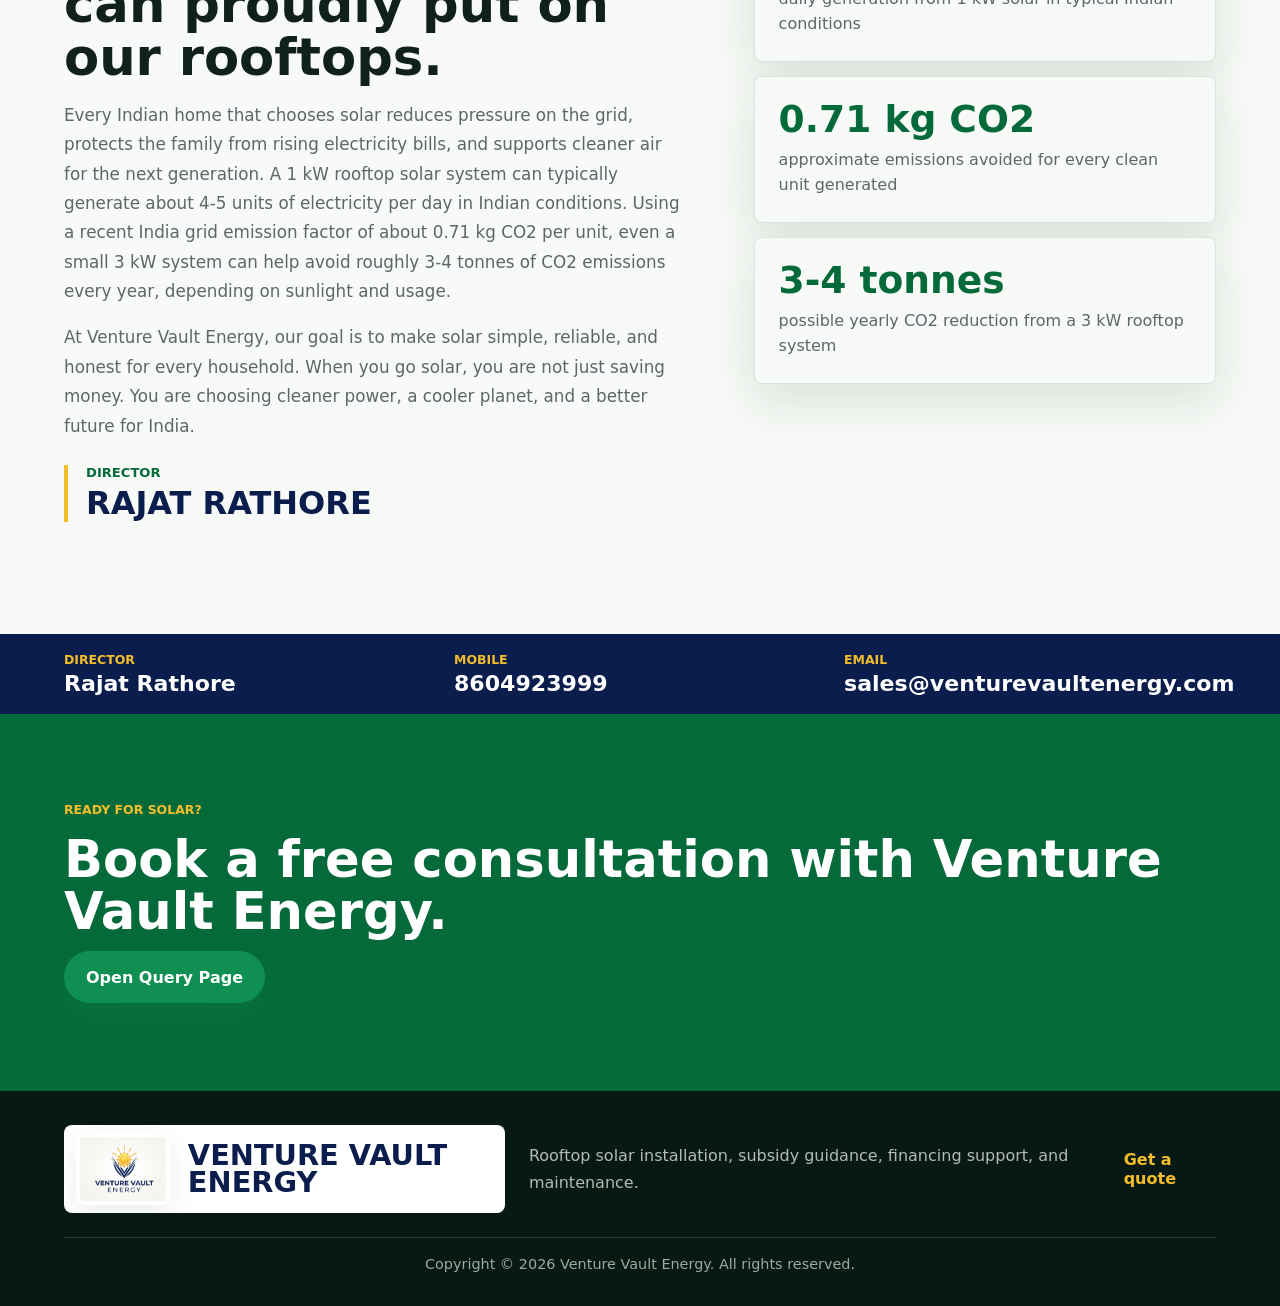
==== commit 18eb9ce5: "Add files via upload" ====
--- a/index.html
+++ b/index.html
@@ -58,7 +58,11 @@
             <p class="eyebrow dark">Talk to a solar expert</p>
             <h2>Share your name and phone number. We will call back with a clear quote.</h2>
           </div>
-          <form class="mini-lead-form" data-lead-form>
+          <form class="mini-lead-form" name="quick-solar-lead" method="POST" data-netlify="true" netlify-honeypot="bot-field" data-lead-form data-netlify-submit>
+            <input type="hidden" name="form-name" value="quick-solar-lead">
+            <p class="hidden-field">
+              <label>Do not fill this field <input name="bot-field"></label>
+            </p>
             <label>
               <span>Name</span>
               <input name="name" autocomplete="name" placeholder="Your full name" required>
@@ -213,7 +217,7 @@
               <img class="crop-bottom" src="https://commons.wikimedia.org/wiki/Special:Redirect/file/Rooftop_solar.jpg?width=700" alt="Residential rooftop solar panel installation">
             </figure>
             <figure class="project-card">
-              <img class="crop-right" src="https://commons.wikimedia.org/wiki/Special:Redirect/file/Rooftop-solar-Polaron-solar.jpg?width=700" alt="Household rooftop solar panels installed for electricity">
+              <img class="crop-right" src="assets/kanpur-solar.svg" alt="Household rooftop solar panels installed for electricity">
             </figure>
             <figure class="project-card">
               <img class="crop-left" src="https://commons.wikimedia.org/wiki/Special:Redirect/file/Rooftop_Solar_panels_on_homes_in_Mehsana,_Gujarat,_India_%2869514%29.jpg?width=700" alt="Solar panel setup on Indian home roofs">
@@ -222,11 +226,40 @@
               <img class="crop-center" src="https://commons.wikimedia.org/wiki/Special:Redirect/file/Solar_water_heater_installed_on_rooftop.jpg?width=700" alt="Solar equipment installed on an Indian house rooftop">
             </figure>
             <figure class="project-card">
-              <img class="crop-top" src="https://commons.wikimedia.org/wiki/Special:Redirect/file/Residential_Rooftop_Solar_System_%2832925635533%29.png?width=700" alt="Residential rooftop solar system installation">
+              <img class="crop-top" src="assets/trees-sun-solar.svg" alt="Residential rooftop solar system installation">
             </figure>
             <figure class="project-card">
               <img class="crop-bottom" src="https://commons.wikimedia.org/wiki/Special:Redirect/file/Solar_panels_in_India.jpg?width=700" alt="Solar panels installed in India">
             </figure>
+          </div>
+        </div>
+      </section>
+
+      <section class="section reviews-section" aria-label="Customer reviews">
+        <div class="section-inner">
+          <div class="section-heading">
+            <p class="eyebrow dark">Customer reviews</p>
+            <h2>People choose us for honest advice and careful installation.</h2>
+          </div>
+          <div class="reviews-grid">
+            <article class="review-card">
+              <div class="review-stars" aria-label="5 out of 5 stars">★★★★★</div>
+              <p>"The team explained the system size clearly and completed the rooftop work neatly. Our bill estimate was easy to understand."</p>
+              <strong>Amit Sharma</strong>
+              <span>Homeowner, Kanpur</span>
+            </article>
+            <article class="review-card">
+              <div class="review-stars" aria-label="5 out of 5 stars">★★★★★</div>
+              <p>"Venture Vault Energy helped us compare subsidy and EMI options without pressure. The callback and survey were quick."</p>
+              <strong>Priya Verma</strong>
+              <span>Residential customer</span>
+            </article>
+            <article class="review-card">
+              <div class="review-stars" aria-label="5 out of 5 stars">★★★★★</div>
+              <p>"Good communication from quote to installation. The wiring and panel alignment looked professional on our building roof."</p>
+              <strong>Rohit Gupta</strong>
+              <span>Commercial rooftop owner</span>
+            </article>
           </div>
         </div>
       </section>
--- a/styles.css
+++ b/styles.css
@@ -62,11 +62,13 @@
 }
 
 .brand-logo {
-  width: 100px;
-  height: 72px;
+  width: 118px;
+  height: 78px;
   object-fit: contain;
-  border-radius: 0;
-  mix-blend-mode: multiply;
+  padding: 4px;
+  background: var(--white);
+  border-radius: 8px;
+  box-shadow: 0 10px 28px rgba(16, 32, 27, 0.08);
 }
 
 .brand-logo.is-hidden {
@@ -386,6 +388,10 @@
   resize: vertical;
 }
 
+.hidden-field {
+  display: none;
+}
+
 input:focus,
 select:focus,
 textarea:focus {
@@ -635,9 +641,60 @@
   transform: scale(1.06);
 }
 
+.reviews-section {
+  background: var(--white);
+}
+
+.reviews-grid {
+  display: grid;
+  grid-template-columns: repeat(3, 1fr);
+  gap: 18px;
+}
+
+.review-card {
+  display: grid;
+  gap: 14px;
+  min-height: 280px;
+  padding: 26px;
+  background: var(--paper);
+  border: 1px solid var(--line);
+  border-radius: var(--radius);
+  box-shadow: var(--shadow);
+}
+
+.review-stars {
+  color: var(--sun);
+  font-size: 1.12rem;
+  font-weight: 900;
+}
+
+.review-card p {
+  margin-bottom: 4px;
+  color: var(--muted);
+  font-size: 1.02rem;
+  line-height: 1.7;
+}
+
+.review-card strong,
+.review-card span {
+  display: block;
+}
+
+.review-card strong {
+  margin-top: auto;
+  color: var(--ink);
+  font-size: 1.05rem;
+}
+
+.review-card span {
+  color: var(--green-dark);
+  font-size: 0.92rem;
+  font-weight: 800;
+}
+
 .director-message {
   padding: clamp(64px, 9vw, 112px) clamp(18px, 5vw, 64px);
-  background: var(--white);
+  background: var(--paper);
 }
 
 .director-message-inner {
@@ -783,18 +840,89 @@
 
 .query-hero {
   padding-top: clamp(56px, 8vw, 94px);
+  background:
+    radial-gradient(circle at 85% 12%, rgba(244, 189, 42, 0.22), transparent 32%),
+    linear-gradient(135deg, #08241b 0%, #123a52 58%, #0f8f52 140%);
 }
 
 .query-hero h1 {
-  font-size: clamp(2.7rem, 6vw, 5.2rem);
+  max-width: 760px;
+  font-family: "Space Grotesk", Inter, ui-sans-serif, system-ui, sans-serif;
+  font-size: clamp(2.75rem, 6vw, 5.45rem);
+  line-height: 0.95;
+}
+
+.query-hero p {
+  font-family: "Manrope", Inter, ui-sans-serif, system-ui, sans-serif;
+  font-size: 1.08rem;
+}
+
+.query-hero .query-hero-grid > div > p:not(.eyebrow):not(.eco-promise) {
+  color: rgba(255, 255, 255, 0.82);
+}
+
+.query-image-stage {
+  position: relative;
+  justify-self: center;
+  width: 100%;
+  max-width: 560px;
+  padding: 0;
+  overflow: hidden;
+  background: transparent;
+  border: 1px solid rgba(255, 255, 255, 0.26);
+  border-radius: 8px;
+  box-shadow: 0 30px 80px rgba(0, 0, 0, 0.26);
+  backdrop-filter: blur(18px);
+}
+
+.query-image-stage::before {
+  content: "";
+  position: absolute;
+  inset: -22px;
+  z-index: -1;
+  background: radial-gradient(circle, rgba(244, 189, 42, 0.28), transparent 66%);
+  animation: pulseGlow 4.8s ease-in-out infinite;
 }
 
 .query-hero img {
   width: 100%;
   aspect-ratio: 1.15 / 1;
   object-fit: cover;
-  border-radius: var(--radius);
-  box-shadow: 0 26px 54px rgba(0, 0, 0, 0.24);
+  object-position: center;
+  border-radius: 8px;
+  box-shadow: none;
+}
+
+.query-hero img.query-installation-image {
+  object-position: center 50%;
+}
+
+.query-image-badge {
+  position: absolute;
+  z-index: 2;
+  max-width: 210px;
+  padding: 12px 14px;
+  color: #071914;
+  background: rgba(255, 255, 255, 0.94);
+  border: 1px solid rgba(244, 189, 42, 0.52);
+  border-radius: 8px;
+  font-family: "Manrope", Inter, ui-sans-serif, system-ui, sans-serif;
+  font-size: 0.92rem;
+  font-weight: 900;
+  box-shadow: 0 14px 34px rgba(0, 0, 0, 0.18);
+  animation: badgeFloat 4.5s ease-in-out infinite;
+}
+
+.query-image-badge.top {
+  top: 16px;
+  left: 16px;
+}
+
+.query-image-badge.bottom {
+  right: 16px;
+  bottom: 16px;
+  background: var(--sun);
+  animation-delay: 0.8s;
 }
 
 .eco-promise {
@@ -824,9 +952,29 @@
 }
 
 .lead-form {
+  position: relative;
+  overflow: hidden;
   display: grid;
   gap: 18px;
   padding: clamp(22px, 4vw, 34px);
+}
+
+.lead-form::before {
+  content: "";
+  position: absolute;
+  inset: 0 0 auto;
+  height: 6px;
+  background: linear-gradient(90deg, var(--green), var(--sun), var(--blue));
+}
+
+.lead-form h2,
+.lead-panel h2 {
+  font-family: "Space Grotesk", Inter, ui-sans-serif, system-ui, sans-serif;
+}
+
+.lead-form label span,
+.lead-panel li {
+  font-family: "Manrope", Inter, ui-sans-serif, system-ui, sans-serif;
 }
 
 .form-heading h2 {
@@ -865,23 +1013,6 @@
   border-radius: 50%;
 }
 
-.saved-leads {
-  padding-top: 24px;
-  border-top: 1px solid var(--line);
-}
-
-.saved-leads-header {
-  display: flex;
-  align-items: center;
-  justify-content: space-between;
-  gap: 12px;
-  margin-bottom: 14px;
-}
-
-.saved-leads-header h3 {
-  margin: 0;
-}
-
 .text-button {
   padding: 0;
   color: var(--green-dark);
@@ -892,11 +1023,6 @@
   cursor: pointer;
 }
 
-.leads-list {
-  display: grid;
-  gap: 10px;
-}
-
 .lead-item {
   display: grid;
   gap: 3px;
@@ -941,6 +1067,7 @@
 
   .mini-lead-form,
   .service-grid,
+  .reviews-grid,
   .process-grid,
   .contact-strip-inner {
     grid-template-columns: 1fr 1fr;
@@ -988,6 +1115,7 @@
 
   .mini-lead-form,
   .service-grid,
+  .reviews-grid,
   .process-grid,
   .contact-strip-inner,
   .gallery-grid {
@@ -1005,16 +1133,32 @@
     padding-right: 18px;
   }
 
+  .query-image-stage {
+    padding: 8px;
+  }
+
+  .query-image-badge {
+    left: 12px;
+    right: 12px;
+    max-width: none;
+    font-size: 0.82rem;
+  }
+
+  .query-image-badge.top {
+    top: 18px;
+  }
+
+  .query-image-badge.bottom {
+    right: 12px;
+    bottom: 18px;
+  }
+
   .footer-inner,
   .final-cta-inner {
     align-items: flex-start;
     flex-direction: column;
   }
 
-  .saved-leads-header {
-    align-items: flex-start;
-    flex-direction: column;
-  }
 }
 
 .site-header {
@@ -1085,6 +1229,7 @@
 .service-card,
 .process-grid article,
 .gallery-grid img,
+.review-card,
 .estimator,
 .lead-form,
 .lead-panel {
@@ -1095,6 +1240,7 @@
 .service-card:hover,
 .process-grid article:hover,
 .gallery-grid img:hover,
+.review-card:hover,
 .estimator:hover,
 .lead-form:hover,
 .lead-panel:hover {
@@ -1211,6 +1357,16 @@
   }
 }
 
+@keyframes badgeFloat {
+  0%,
+  100% {
+    transform: translateY(0);
+  }
+  50% {
+    transform: translateY(-3px);
+  }
+}
+
 @keyframes imageFloat {
   0%,
   100% {
